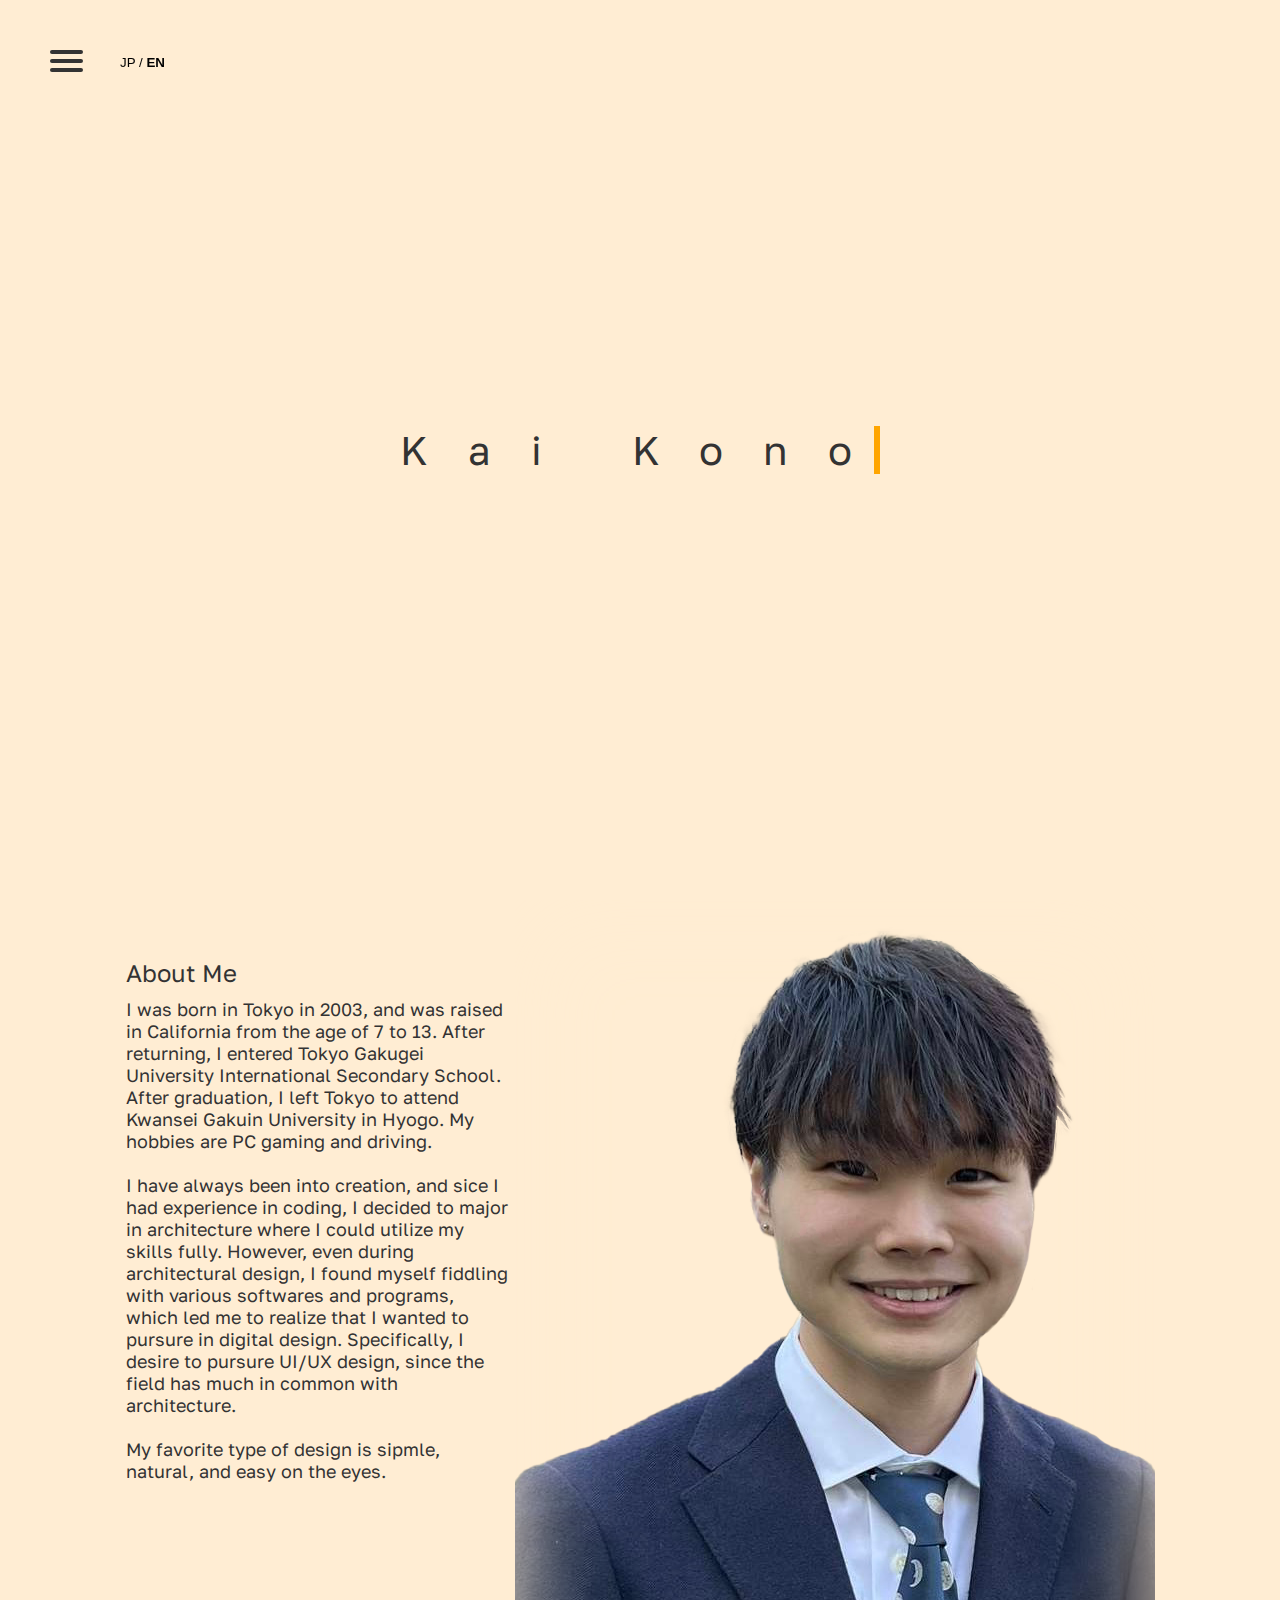
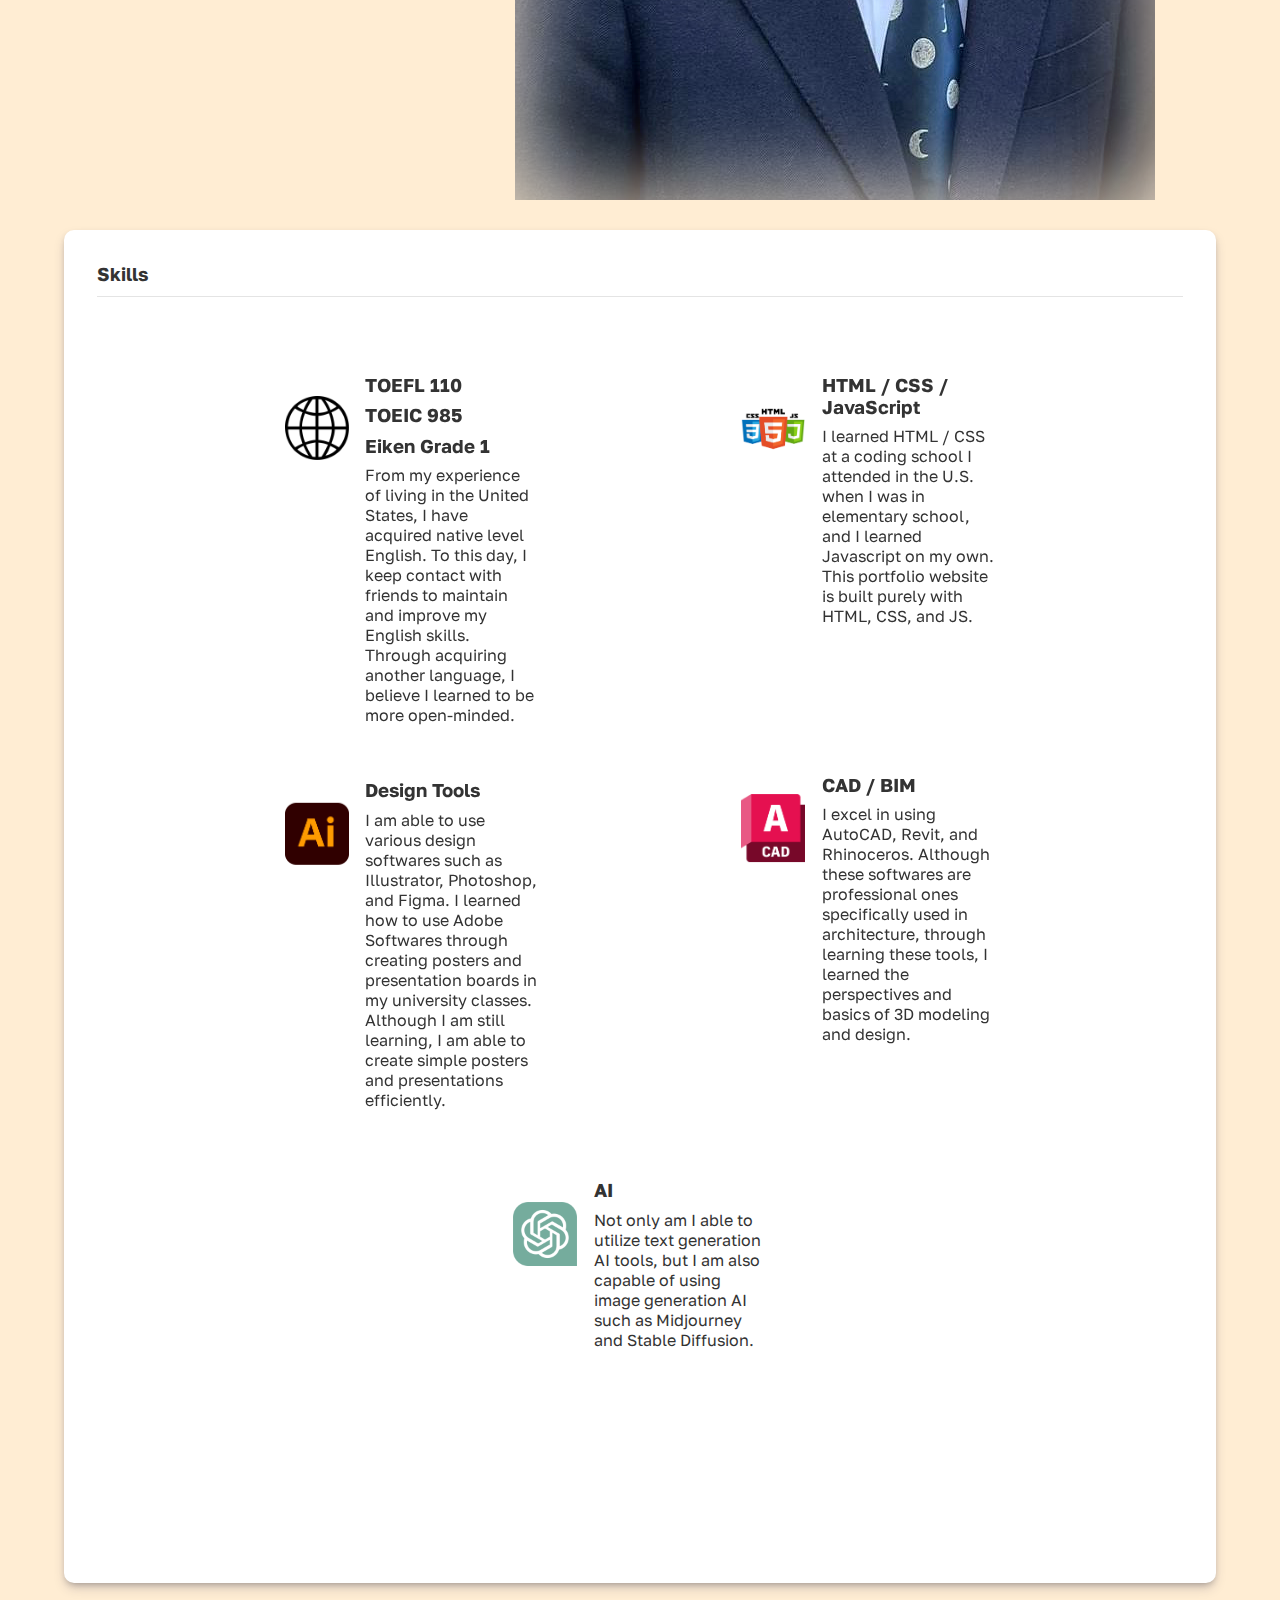
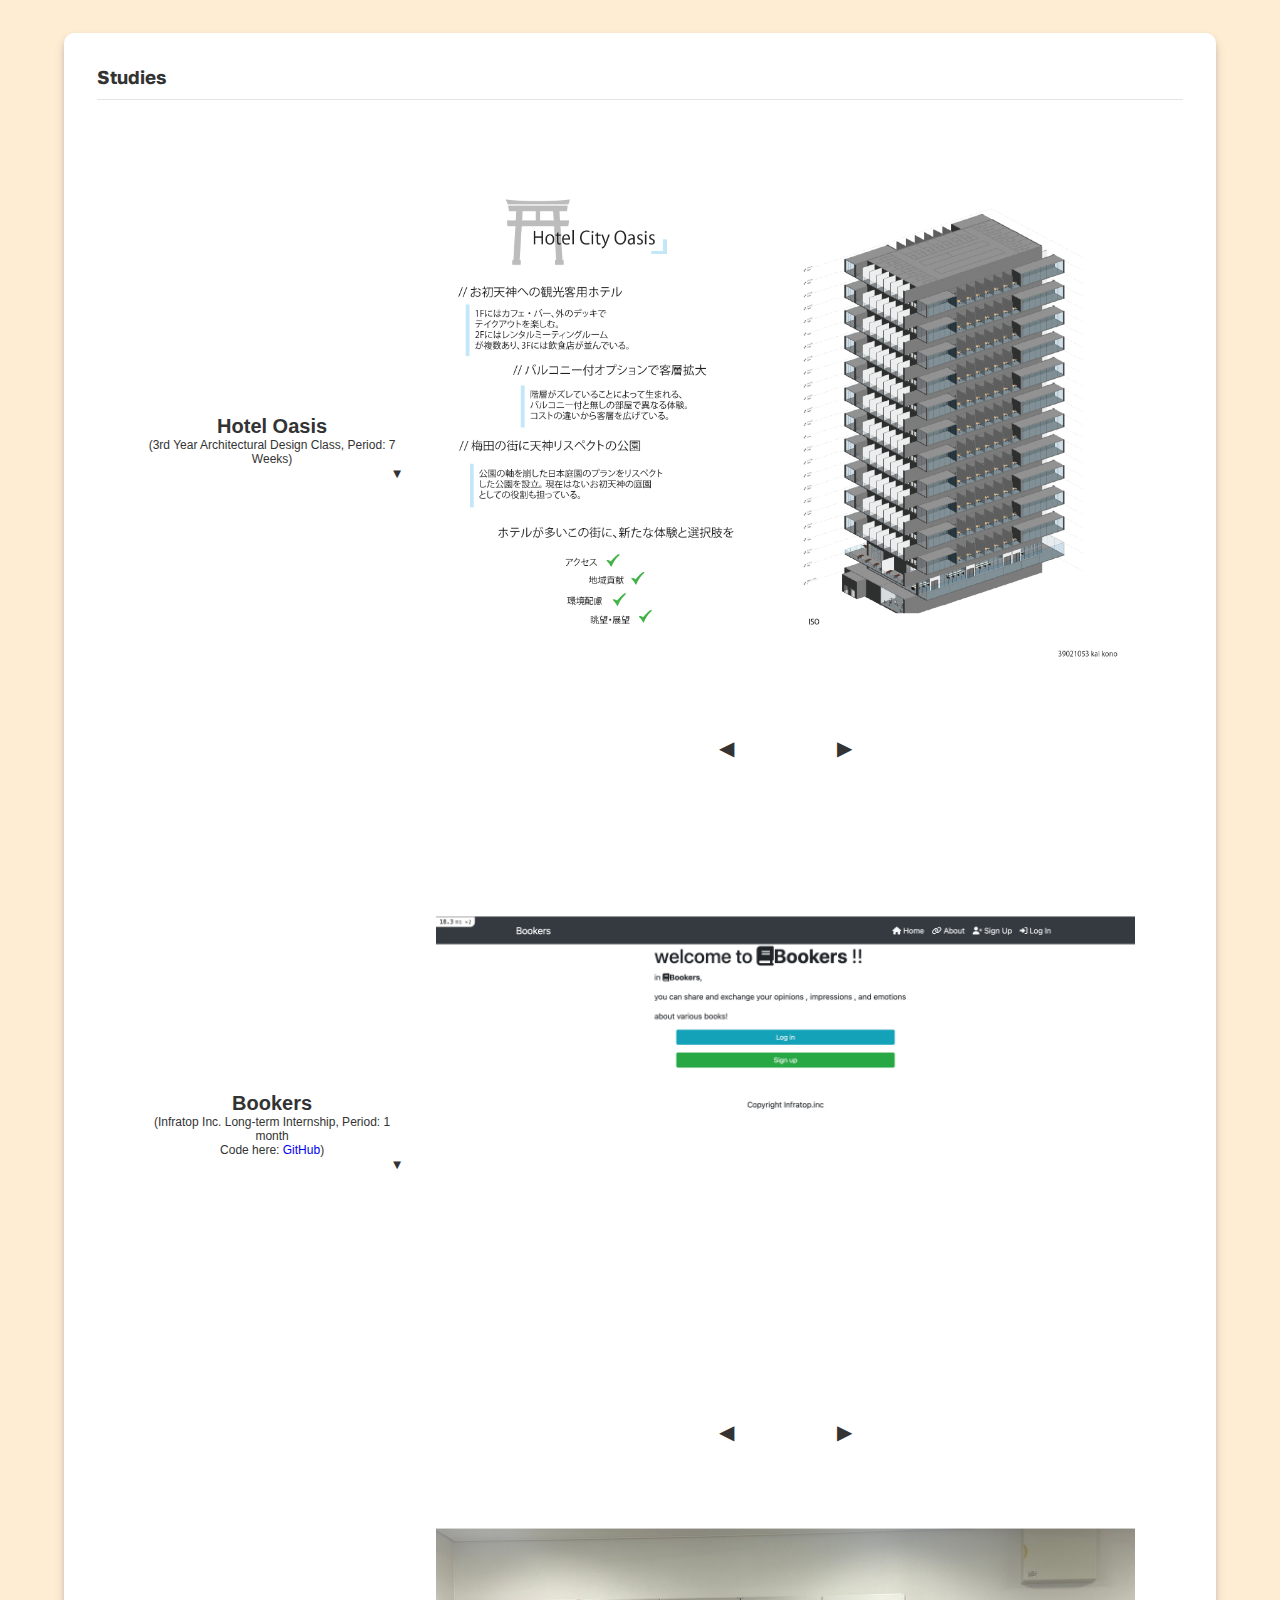
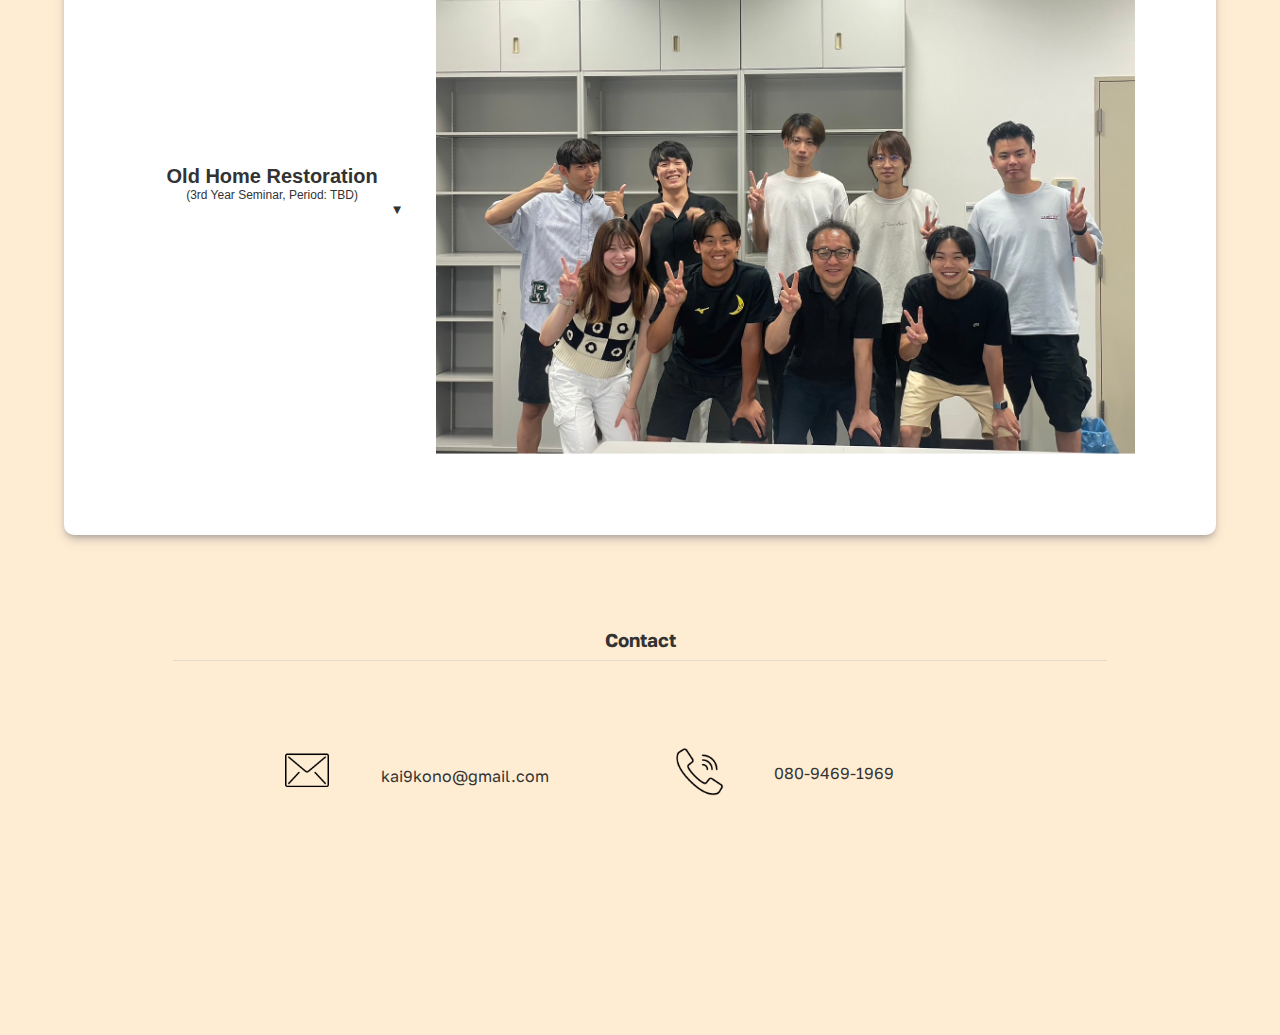
==== en.html @ bb5d4f74 "Removed iOS Blue Text, Added mail & phone links" ====
<!DOCTYPE html>
<html lang="en">
    <head>
        <meta charset="UTF-8">
        <link rel="stylesheet" href="./styles/reset.css">
        <link rel="stylesheet" href="./styles/style.css">
        <link rel="preconnect" href="https://fonts.googleapis.com">
        <link rel="preconnect" href="https://fonts.gstatic.com" crossorigin>
        <link rel="image_src" href="./assets/images/thumbnail.png">
        <link rel="icon" type="image/x-icon" href="./assets/images/portrait-icon.ico"/>
        <link href="https://fonts.googleapis.com/css2?family=Golos+Text&display=swap" rel="stylesheet">
        <title>Kai Kono - Portfolio (EN)</title>
    </head>
    <header class="header">
        <nav role="navigation">
            <div id="menuToggle">
                <input type="checkbox" />
                    <span></span>
                    <span></span>
                    <span></span>
                <ul id="menu">
                    <button onclick="scrollToAboutMe()"><li>About Me</li></button>
                    <button onclick="scrollToQualifications()"><li>Skills</li></button>
                    <button onclick="scrollToStudies()"><li>Studies</li></button>
                    <button onclick="scrollToContact()"><li>Contact</li></button>
                </ul>
            </div>
            <span class="toggle-language"><button><a href="./index.html"> JP / <strong>EN</strong> </a></button></span>
        </nav>
    </header>
    <body>
        <div class="main">
            <div class="introduction">
                <span class="name-container">
                    <p class="name">
                    Kai Kono
                    </p>
                 </span>
            </div>
            <div class="biography">
                <span id="bio-text">
                    <p id="aboutme">About Me</p>
                    <p class="bio">I was born in Tokyo in 2003, and was raised in California from the age of 7 to 13. After returning, I entered Tokyo Gakugei University International Secondary School. After graduation, I left Tokyo to attend Kwansei Gakuin University in Hyogo. My hobbies are PC gaming and driving.</p>    
                    <br/>
                    <br/>
                    <p class="bio">I have always been into creation, and sice I had experience in coding, I decided to major in architecture where I could utilize my skills fully. However, even during architectural design, I found myself fiddling with various softwares and programs, which led me to realize that I wanted to pursure in digital design. Specifically, I desire to pursure UI/UX design, since the field has much in common with architecture.</p> 
                    <br/>
                    <br/>
                    <p class="bio">My favorite type of design is sipmle, natural, and easy on the eyes.</p>
                </span>
                <span id="portrait"></span>
            </div>
            <div class="qualifications-bg">
                <div class="qualifications">
                    <h3 class="entry" id="qualifications">Skills</h3>
                    <br/>
                    <div class="qualifications-container">
                        <span class="qualifications-entry">
                            <span class="qualification-img">
                                <img src="./assets/images/language.png">
                            </span>
                            <span class="qualification-text">
                                <h3>TOEFL 110</h3>
                                <h3>TOEIC 985</h3>
                                <h3 id="eiken">Eiken Grade 1</h3>
                                <p>From my experience of living in the United States, I have acquired native level English. To this day, I keep contact with friends to maintain and improve my English skills. Through acquiring another language, I believe I learned to be more open-minded.</p>
                            </span>
                        </span> 
                        <span class="qualifications-entry">
                            <span class="qualification-img">
                                <img src="./assets/images/coding_language.png">
                            </span>
                            <span class="qualification-text">
                                <h3>HTML / CSS / JavaScript</h3>
                                <p>I learned HTML / CSS at a coding school I attended in the U.S. when I was in elementary school, and I learned Javascript on my own. This portfolio website is built purely with HTML, CSS, and JS.</p>
                            </span>
                        </span>
                        <span class="qualifications-entry">
                            <span class="qualification-img">
                                <img src="./assets/images/illustrator_logo.png">
                            </span>
                            <span class="qualification-text">
                                <h3>Design Tools</h3>
                                <p>I am able to use various design softwares such as Illustrator, Photoshop, and Figma. I learned how to use Adobe Softwares through creating posters and presentation boards in my university classes. Although I am still learning, I am able to create simple posters and presentations efficiently.</p>
                            </span>
                        </span>
                        <span class="qualifications-entry">
                            <span class="qualification-img">
                                <img src="./assets/images/cad_logo.png">
                            </span>
                            <span class="qualification-text">
                                <h3>CAD / BIM</h3>
                                <p>I excel in using AutoCAD, Revit, and Rhinoceros. Although these softwares are professional ones specifically used in architecture, through learning these tools, I learned the perspectives and basics of 3D modeling and design.</p>
                            </span>
                        </span>
                        <span class="qualifications-entry">
                            <span class="qualification-img">
                                <img src="./assets/images/ChatGPT_logo.png">
                            </span>
                            <span class="qualification-text">
                                <h3>AI</h3>
                                <p>Not only am I able to utilize text generation AI tools, but I am also capable of using image generation AI such as Midjourney and Stable Diffusion.</p>
                            </span>
                        </span> 
                    </div>
                </div>
            </div>
            <div class="studies-bg">
                <div class="studies">
                    <h3 class="entry" id="studies">Studies</h3>
                    <div class="studies-ex">
                        <div class="studies-text">
                            <button type="button" class="accordion">
                                <p id="studies1" class="studies-entry">Hotel Oasis</p>
                                <p id="studies6">(3rd Year Architectural Design Class, Period: 7 Weeks)</p>
                            </button>
                            <div class="content1">
                                <p id="studies2">The task was to create a multi-purpose facility in place of the current offices buildings located by the Ohatsu-Tenjin shrine, near Osaka station. I created a hotel for tourists visiting the shrine to secure a similar revenue to the pervious office buildings. I also designed a park which has a similar axis reminiscing of a Japanese style garden. </p>
                                <br/>
                                <p id="studies3">Through this project, I learned that a realistic balance between what the designer wants to create and what is demanded must be considered. Even though a multi-purpose facility was demanded, there was still the need to secure the same or a larger revenue and capacity rate. I learned that the designer does not always have the power to create anything they want.</p>
                                <br/>
                                <p id="studies4">Also, this was my first project utilizing Revit. In the short period I was given, I was able to learn a completely new tool. Before this project, I used AutoCAD, since it was more suited for homes and smaller facilities. In result, I learned the importance of choosing tools depending on the task, since Revit was a much more efficient option.</p>
                            </div>
                        </div>
                        
                        <div class="img-slideshow">
                            <div class="imgs">
                                <img class="studies-img1" src="./assets/images/project_1_1.png">
                                <img class="studies-img1" src="./assets/images/project_1_2.png">
                                <img class="studies-img1" src="./assets/images/project_1_3.png">
                                <img class="studies-img1" src="./assets/images/project_1_4.png">
                                <img class="studies-img1" src="./assets/images/project_1_5.png">
                            </div>
                            <div class="arrows">
                                <button class="arrow-button-left" onclick="moveSlide1(-1)"> ◀︎ </button>
                                <button class="arrow-button-right" onclick="moveSlide1(1)"> ▶︎ </button>
                            </div>
                        </div>
                    </div>
                    <div class="studies-ex">
                        <div class="studies-text" >
                            <button type="button" class="accordion">
                                <p class="studies-entry">Bookers</p>
                                <p id="studies6"> (Infratop Inc. Long-term Internship, Period: 1 month<br/>Code here: <a href="https://www.github.com/kai9kono/bookers2" target="_blank">GitHub</a>)</p>
                            </button>
                            <div class="content2">
                                <p id="studies7">At a long-term Internship I took part in, I learned how to code with Ruby and Ruby on Rails. I created an application called Bookers, in which users could post the title and opinion of books they have read, and have them seen by other users.</p>
                                <br/>
                                <p id="studies8">This was my first time developing a product with a proper database. Since every code I have created before had no database I struggled to learn the basics of database and storage. However, I was able to learn the language and finish the project within a month.</p>
                                <br/>
                                <p id="studies9">At the internship, I took part as a mentor to help students who are interested in becoming engineers learn coding. Through this, I learned how to communicate with people with different backgrounds, and to speak in an organized manner.</p>
                            </div>
                        </div>
                        
                        <div class="img-slideshow">
                            <div class="imgs">
                                <img class="studies-img2" src="./assets/images/project_3_1.png">
                                <img class="studies-img2" src="./assets/images/project_3_2.png">
                                <img class="studies-img2" src="./assets/images/project_3_3.png">
                                <img class="studies-img2" src="./assets/images/project_3_4.png">
                                <img class="studies-img2" src="./assets/images/project_3_5.png">
                                <img class="studies-img2" src="./assets/images/project_3_6.png">
                            </div>
                            <div class="arrows">
                                <button class="arrow-button-left" onclick="moveSlide2(-1)"> ◀︎ </button>
                                <button class="arrow-button-right" onclick="moveSlide2(1)"> ▶︎ </button>
                            </div>
                        </div>
                    </div>
                    <div class="studies-ex">
                        <div class="studies-text">
                            <button type="button" class="accordion">
                                <p class="studies-entry">Old Home Restoration</p>
                                <p id="studies6">(3rd Year Seminar, Period: TBD)</p>
                            </button>
                            <div class="content3">
                                <p id="studies11">I am currently taking part in a project in my seminar, where we aim to reform an old vacant home located in Shiga into a facility with a different purpose. Although we are still researching details about the surrounding area, I took the role of creating the schematics and 3D model of the facility. Even though we just began, I have realized the importance of working as a team and taking responsibility of my own role.</p>
                                <br/>
                                <br/>
                                <p id="studies12">I am also currently researching about my research topic in my seminar, "The viability of artificial intelligence in architectural design and reforming".</p>
                            </div>
                        </div>

                        <div class="img-slideshow">
                            <div class="imgs">
                                <img class="studies-img5" src="./assets/images/project_5_1.JPG">
                            </div>
                        </div>
                    </div>
                </div>
            </div>
                <div class="contact">
                    <div class="entry" id="contact">
                        <h3 class="contact-entry" id="contact">Contact</h3>                        
                    </div>
                    <div class="contact-content">
                        <span class="contact-details">
                            <span class="contact-img">
                                <img src="./assets/images/mail-icon.png">
                            </span>
                            <span id="mail">
                                <a href="mailto:kai9kono@gmail.com">kai9kono@gmail.com</a>
                            </span> 
                        </span>
                        <span class="contact-details">
                            <span class="contact-img">
                                <img src="./assets/images/phone-icon.png"> 
                            </span>
                            <span id="phone">
                                <a href="tel:080-9469-1969">080-9469-1969</p>
                            </span>
                        </span>
                    </div>
                </div>
        </div>
        <script src="./scripts/script.js"></script>
    </body>
</html>
---- styles/style.css ----
body {
    font-family: 'Golos Text', sans-serif;
    display: block;
    color: #333;
    margin: 0px;
    padding: 0px;
}

html {
    overflow-x: hidden;
}

nav {
    height: 0;
    position: fixed;
}

.toggle-language, .accordion, #mail, #phone {
    color: #333 !important;
    text-decoration: none !important;
}

#phone a:hover, #mail a:hover {
    text-decoration: underline;
}

/* Hamburger */

#menuToggle
{
  display: block;
  position: relative;
  top: 50px;
  left: 50px;

  z-index: 1;
  
  -webkit-user-select: none;
  user-select: none;
}

#menuToggle button
{
    border: none;
    background-color: white;
    text-decoration: none;
    color: #232323;
    width: 100%;
    text-align: left;
  
  transition: color 0.3s ease;
}

#menuToggle button:hover
{
  color: tomato;
  cursor: pointer;
}

#menuToggle input
{
  display: block;
  width: 40px;
  height: 32px;
  position: absolute;
  top: -7px;
  left: -5px;
  
  cursor: pointer;
  
  opacity: 0;
  z-index: 2;
  
  -webkit-touch-callout: none;
}

#menuToggle span
{
  display: block;
  width: 33px;
  height: 4px;
  margin-bottom: 5px;
  position: relative;
  
  background: #333;
  border-radius: 3px;
  
  z-index: 1;
  
  transform-origin: 4px 0px;
  
  transition: transform 0.5s cubic-bezier(0.77,0.2,0.05,1.0),
              background 0.5s cubic-bezier(0.77,0.2,0.05,1.0),
              opacity 0.55s ease;
}

#menuToggle span:first-child
{
  transform-origin: 0% 0%;
}

#menuToggle span:nth-last-child(2)
{
  transform-origin: 0% 100%;
}

#menuToggle input:checked ~ span
{
  opacity: 1;
  transform: rotate(45deg) translate(-2px, -1px);
  background: #232323;
}

#menuToggle input:checked ~ span:nth-last-child(3)
{
  opacity: 0;
  transform: rotate(0deg) scale(0.2, 0.2);
}

#menuToggle input:checked ~ span:nth-last-child(2)
{
  transform: rotate(-45deg) translate(0, -1px);
}

#menu
{
  position: absolute;
  width: 300px;
  margin: -100px 0 0 -50px;
  padding: 50px;
  padding-top: 125px;
  height: 100vmax;
  
  background: #fff;
  list-style-type: none;
  -webkit-font-smoothing: antialiased;
  
  transform-origin: 0% 0%;
  transform: translate(-100%, 0);
  
  transition: transform 0.5s cubic-bezier(0.77,0.2,0.05,1.0);
}

#menu li
{
  padding: 10px 0;
  font-size: 22px;
}

#menuToggle input:checked ~ ul
{
  transform: none;
}

.toggle-language button {
    background: none;
    border: none;

}

.toggle-language {
    display: inline-block;
    position: absolute;
    margin-left: 120px;
    width: 80px;
    height: 32px;
    margin-top: 1.5em;
}

.toggle-language a {
    transition: color 0.3s ease;
}

.toggle-language a:hover {
    color: tomato;
}

a {
    color: inherit;
    text-decoration: inherit;
}

.studies a:link {
    color: #0000EE;
    background-color: transparent;
    text-decoration: none;
  }
  
.studies a:visited {
    color: #551A8B;
    background-color: transparent;
    text-decoration: underline;
  }

.studies a:hover {
    color: #9999e8;
    background-color: transparent;
    text-decoration: underline;
}

ul {
    list-style-type: none;
}

h3 {
    margin-top: 2%;
    margin-bottom: 2%;
    padding-bottom: 1%;
    border-bottom:rgba(202, 202, 202, 0.5) 1px solid;
}

.entry {
    margin-left: 2%;
    margin-right: 2%;
}

.main {
    margin: 0 auto;
    height: 100%;
    background-color: #ffedd3;
}

.introduction {
    height: 100vh;
    text-align: center;
    width: 50%;
    margin: 0 auto;
}

.name-container {
    position: relative; 
    display: inline-block;
    top: 50%;
    transform: translate(0,-50%);
    text-align: center;
    width: 100%;
}

.name {
    position: relative;
    font-size: 40px;
    width: 12em;
    
    overflow: hidden; 
    border-right: .15em solid orange; 
    white-space: nowrap;
    margin: 0 auto; 
    letter-spacing: 1em;
    animation: 
      typing 0.8s steps(8, end),
      blink-caret .75s step-end infinite;
}

#en, #jp {
    text-decoration: underline;
    transition: color 0.3s;
}

#en {
    padding-right: 5px;
}

#jp {
    padding-left: 5px;
}

#en:hover, #jp:hover {
    cursor: pointer;
    color: #888;
}

#venns {
    position: relative;
    height: 250px;
    width: 250px;
    margin: 0 auto;
}

.venns-img {
    text-align: center;
}

.biography {
    font-size: 18px;
    width: 100%;
    padding: 0 50;
    height: 100vh;
    text-align: center;
}

.bio, #aboutme {
    width: 100%;
    display: inline-block;
}

#aboutme {
    padding: 15% 0 3% 0;
    font-size: 24px;
}

#bio-text {
    width: 30%;
    display: inline-block;
    vertical-align: top;
    text-align: left;
}

#portrait {
    background-image: url("../assets/images/portrait.png");
    height: 100%;
    background-position-x: center;
    background-repeat: no-repeat;
    display: inline-block;
    width: 50%;
    box-shadow: 0 0 100px 0 #ffedd3 inset;
    margin: 0 auto;
}

.qualifications-bg, .studies-bg {
    width: 90%;
    background-color: #fff;
    padding: 10px;
    margin: 0 auto;
    margin-top: 30px;
    border-radius: 10px;
    box-shadow: rgba(50, 50, 93, 0.25) 0px 6px 12px -2px, rgba(0, 0, 0, 0.3) 0px 3px 7px -3px;
    margin-bottom: 50px;
}

.contact {
    text-align: center;
    padding: 2%;
    width: 80%;
    height: 50vh;
    margin: 0 auto;
}

.contact-content {
    text-align: center;
    display: inline-block;
    width: 100%;
    margin-top: 7%;
}

.contact img {
    height: 48px;
}

.contact-img {
    position: relative;
    width: 30%;
    display: inline-block;
    text-align: center;
}

#phone, #mail {
    position: relative;
    width: 65%;
    text-align: left;
    padding-left: 3%;
    display: inline-block;
    top: 50%;
    transform: translate(0,-70%);
}

.contact-details {
    text-align: left;
    width: 40%;
    display: inline-block;
}

.contact-details:last-child {
    margin-left: 5%;
}

.qualifications-entry img {
    width: 64px;
    position: relative;
    top: 50%;
    transform: translate(0,-50%);

}

.qualification-text h3 {
    border: none;
    margin-bottom: 5%;
    margin-top: 0;
    padding: 0;
}

#non-bold {
    font-weight: 500;
}

.qualifications-bg {
    padding-bottom: 3%;
}

#qualification-title {
    margin-bottom: 1%
}

.qualification-img {
    display: inline-block;
    width: 20%;
    height: 33%;
    text-align: left;
}

#figma-logo {
    object-fit: contain;
    height: 64px;
}

.qualifications-container {
    margin: 0 auto;
    text-align: center;
}

.qualification-text {
    display: inline-block;
    width: 45%;
    text-align: left;
    height: 100%;
    vertical-align: top;
}

.qualifications-entry {
    position: relative;
    padding: 3%;
    display: inline-block;
    width: 40%;
    height: 400px;
}

.studies-img1,.studies-img2, .studies-img5 {
    max-width: 700px;
    max-height: 700px;  
    margin: 0 auto;
    vertical-align: middle;
    position: relative;
    top: 50%;
    transform: translate(0,-50%);
}

.imgs {
    height: 600px;
    vertical-align: middle;
    justify-content: center;
}

.img-slideshow {
    display: inline-block;
    text-align: center;
    width: 65%;
    vertical-align: middle;
}

.accordion {
    background: none;
    cursor: pointer;
    border: none;
    width: 100%;
    padding: 10px;
    transition: background 0.3s;
}

.accordion:hover {
    background: #eee;
}

.accordion::after {
    content: '▼';
    float: right;
}

.accordion--active::after {
    content: "◀︎";
}

.content1, .content2, .content3 {
    overflow: hidden;
    max-height: 0;
    transition: max-height 0.5s;
}

.studies-ex {
    margin-bottom: 3%;
}

.studies {
    display: inline-block;
    width: 100%;
    margin: 0 auto;
}

.studies-text {
    vertical-align: middle;
    width: 25%;
    display: inline-block;
    margin-left: 5%;
}

#studies6 {
    font-size: 12px;
}

.studies-entry {
    font-weight: bolder;
    font-size: 20px;
}

#kominka {
    width: 90%;
    margin-right: 5%;
}

.contact p {
    margin: 0 3% 2% 3%;
    text-indent: 15px;
}

.arrow-button-left,.arrow-button-right {
    width: 70px;
    height: 50px;
    background: none;
    border: none;
    color: #333;
    font-size: 20px;
    border-radius: 5px;
    transition: background-color 0.3s;
}

.arrow-button-left {
    margin-right: 3%;
}

.arrow-button-right {
    margin-left: 3%;
}

.arrow-button-right:hover,.arrow-button-left:hover {
    background-color: #aaa;
    cursor: pointer;
}

.fade-in {
    animation: fadeIn 1s;
}

.fade-out {
    animation: fadeOut 1s;
}

/* animations */

@keyframes fadeIn {
    from { opacity: 0; }
    to { opacity: 1; }
}

@keyframes fadeOut {
    from { opacity: 1; }
    to { opacity: 0; }
}

/* #desc::before {
    content: "Kai Kono";
} */

@keyframes typing {
    from { width: 0 }
    to { width: 12em }
  }
  
  /* The typewriter cursor effect */
  @keyframes blink-caret {
    from, to { border-color: transparent }
    50% { border-color: orange; }
  }

.scroll {
    padding-top: 20px;
    font-size: 15px;
    opacity: 0;
    animation: flash step-start infinite 1s;
    animation-delay: 3s;
}

@keyframes flash {
    50% {
        opacity: 100%;
    }
}
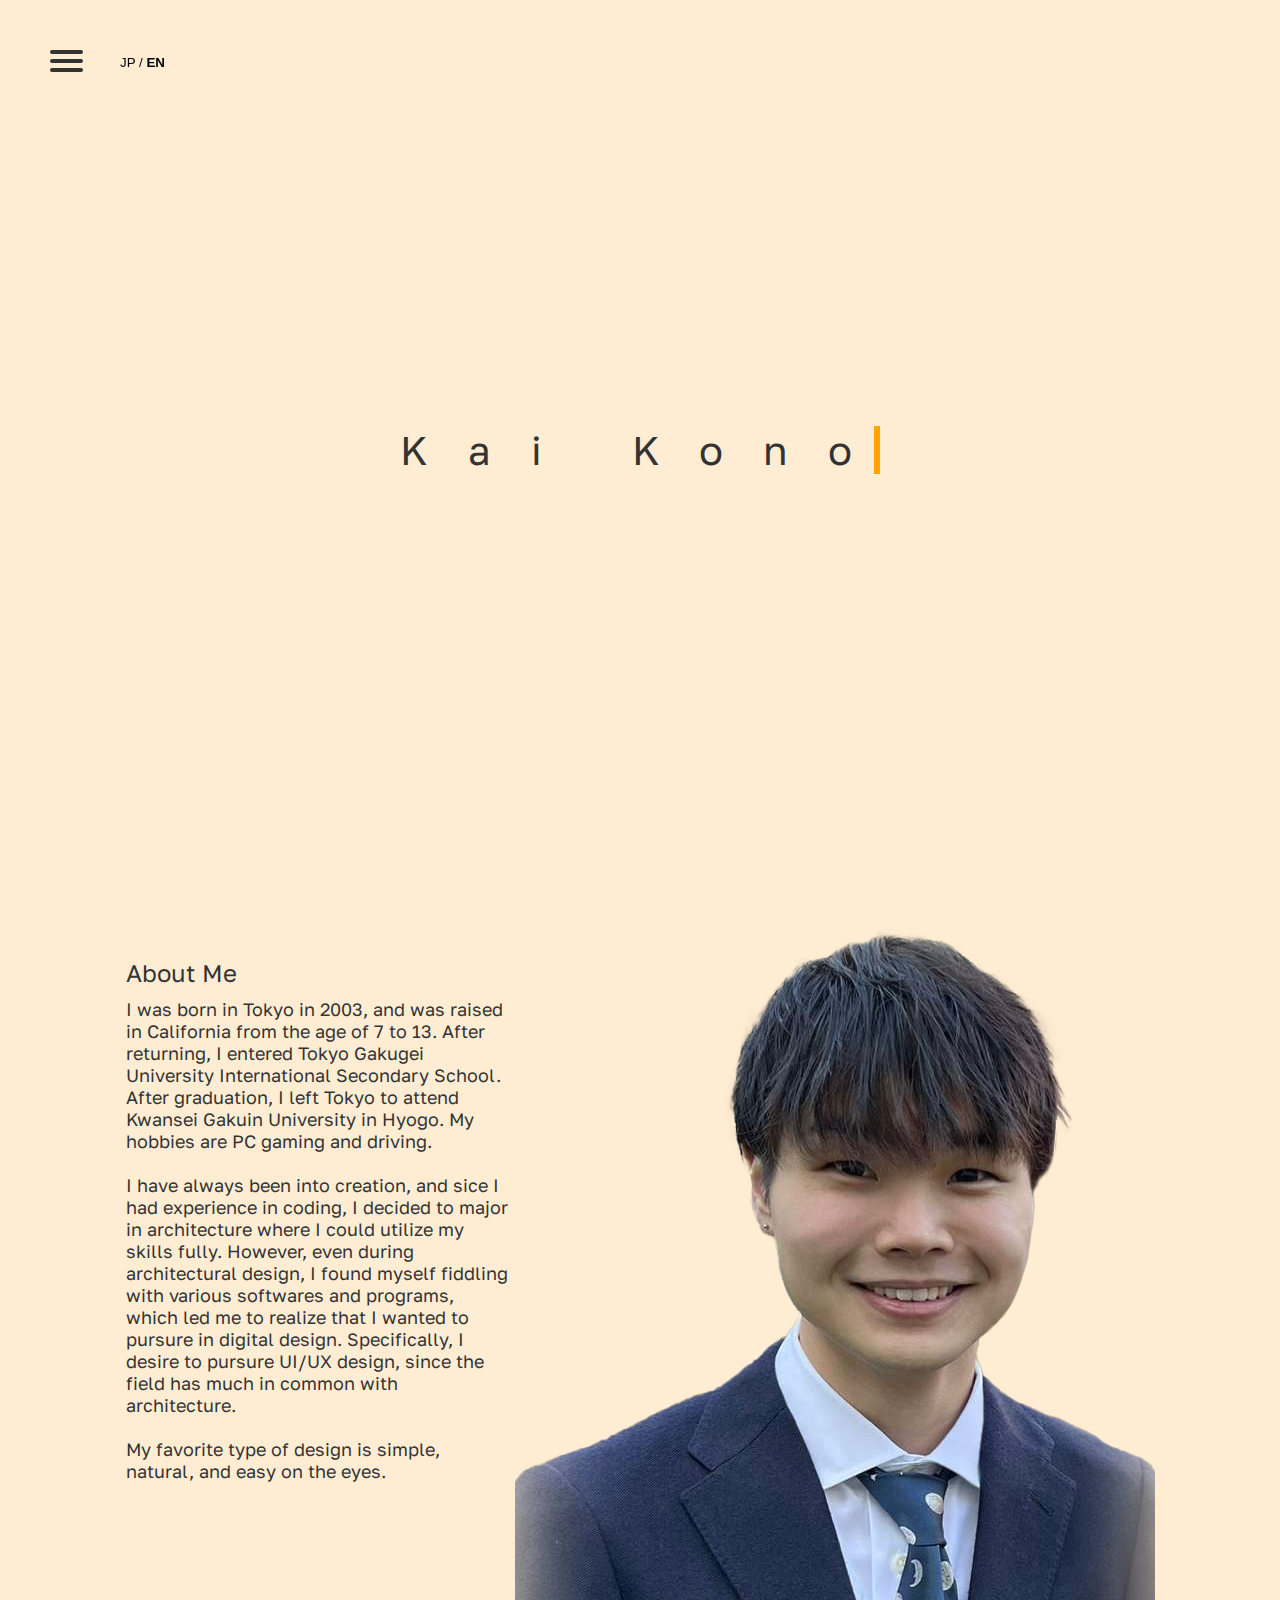
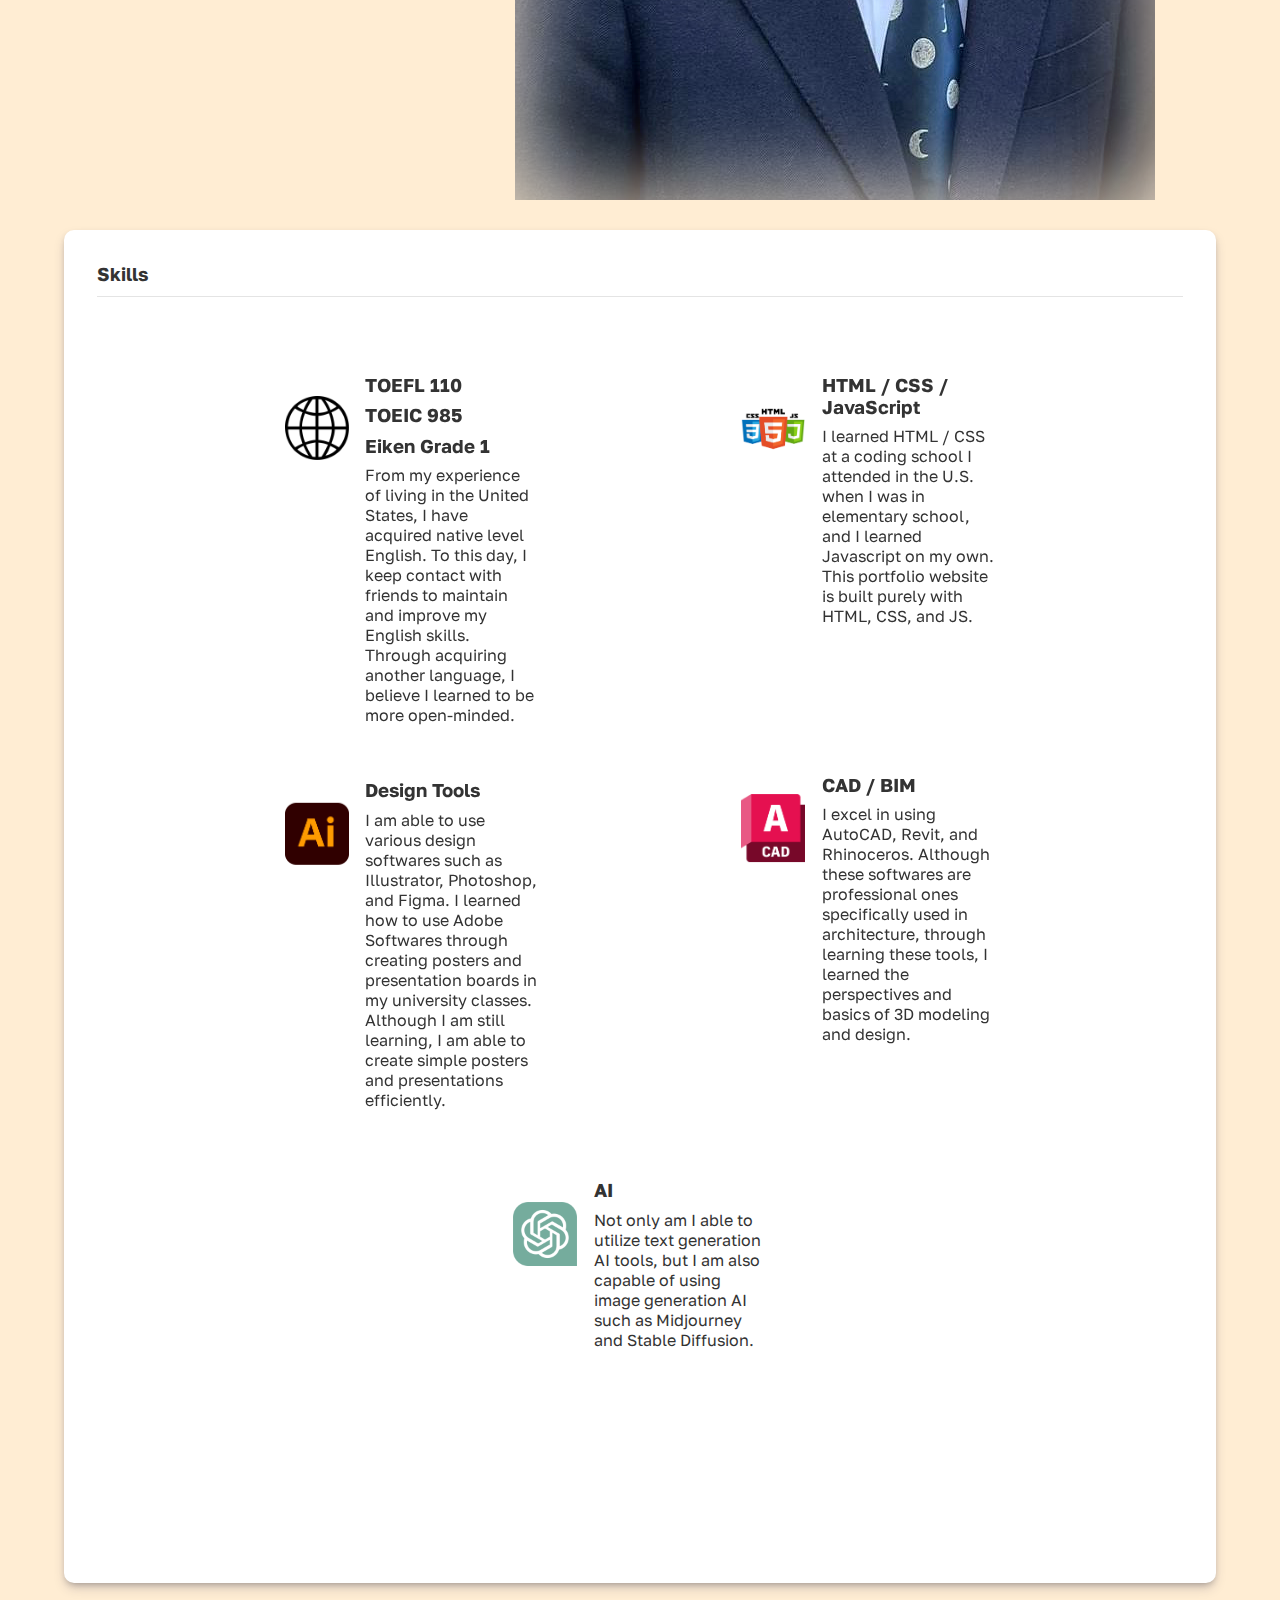
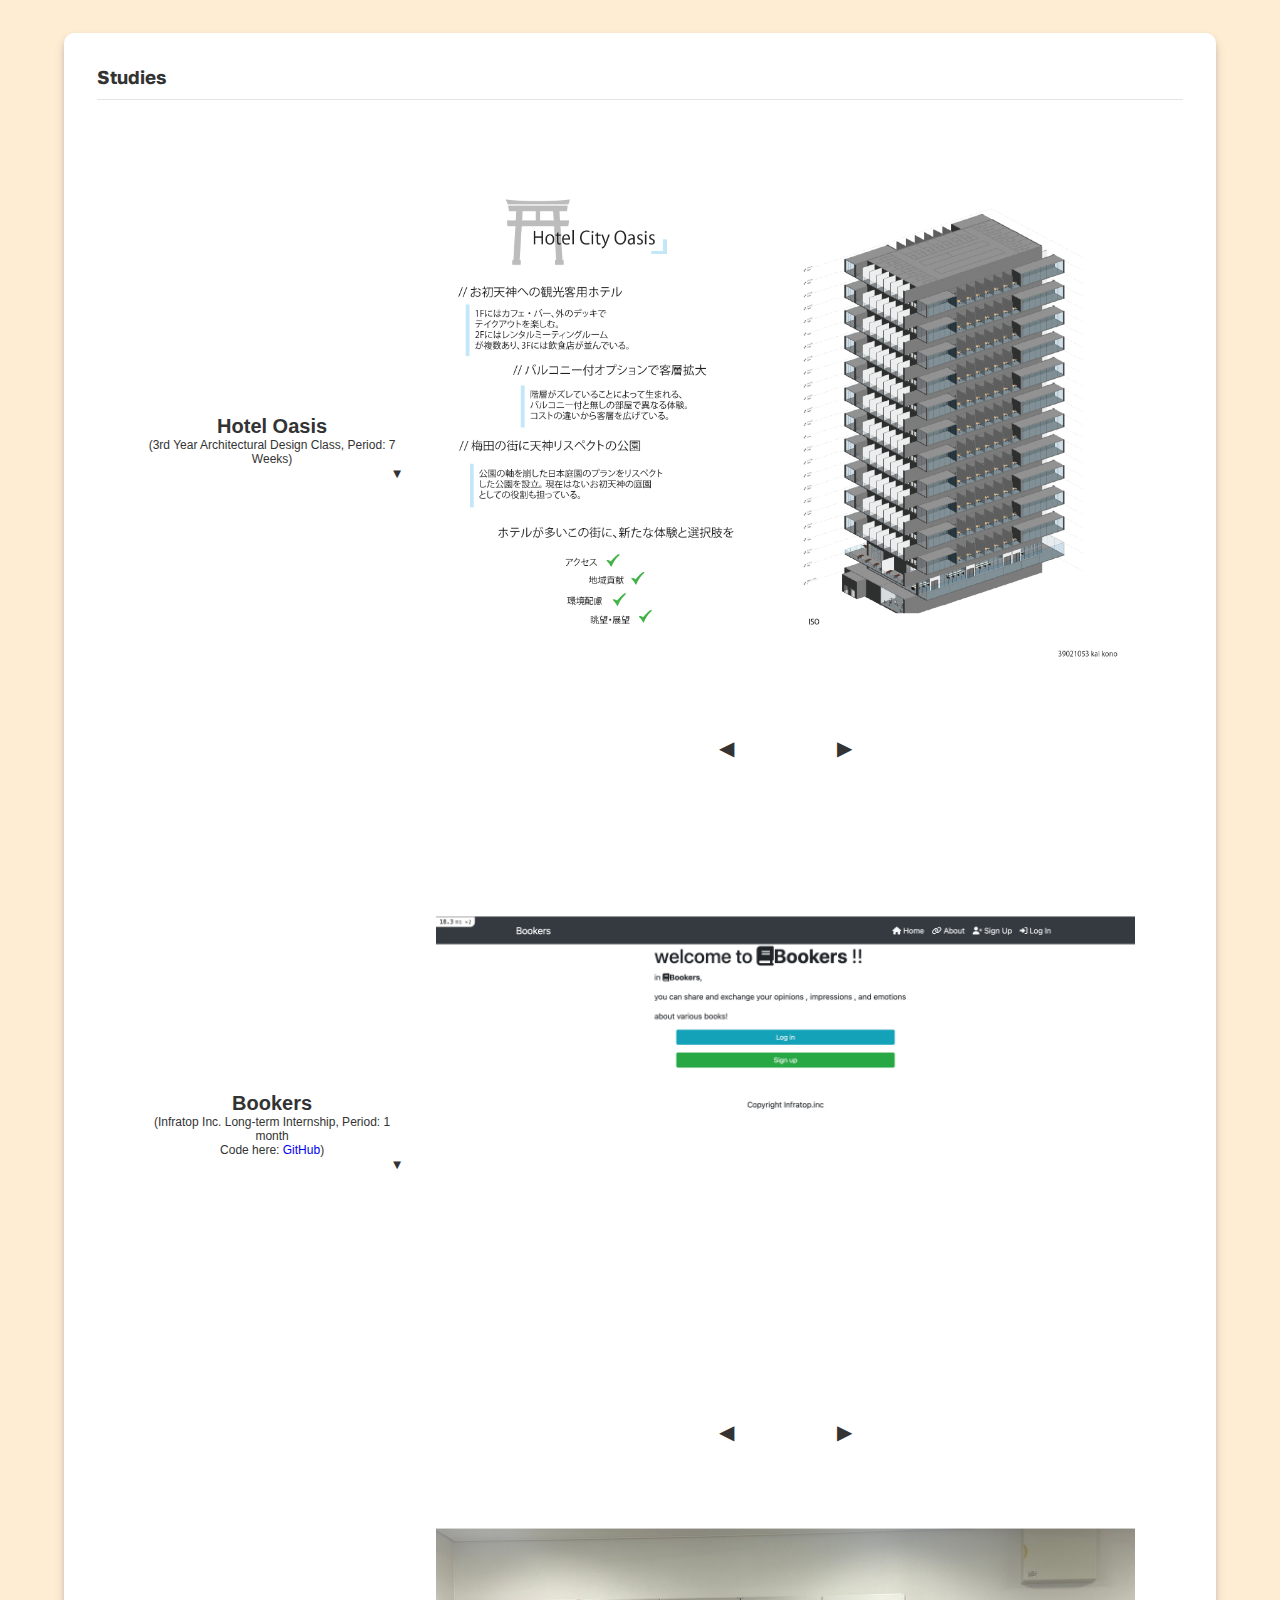
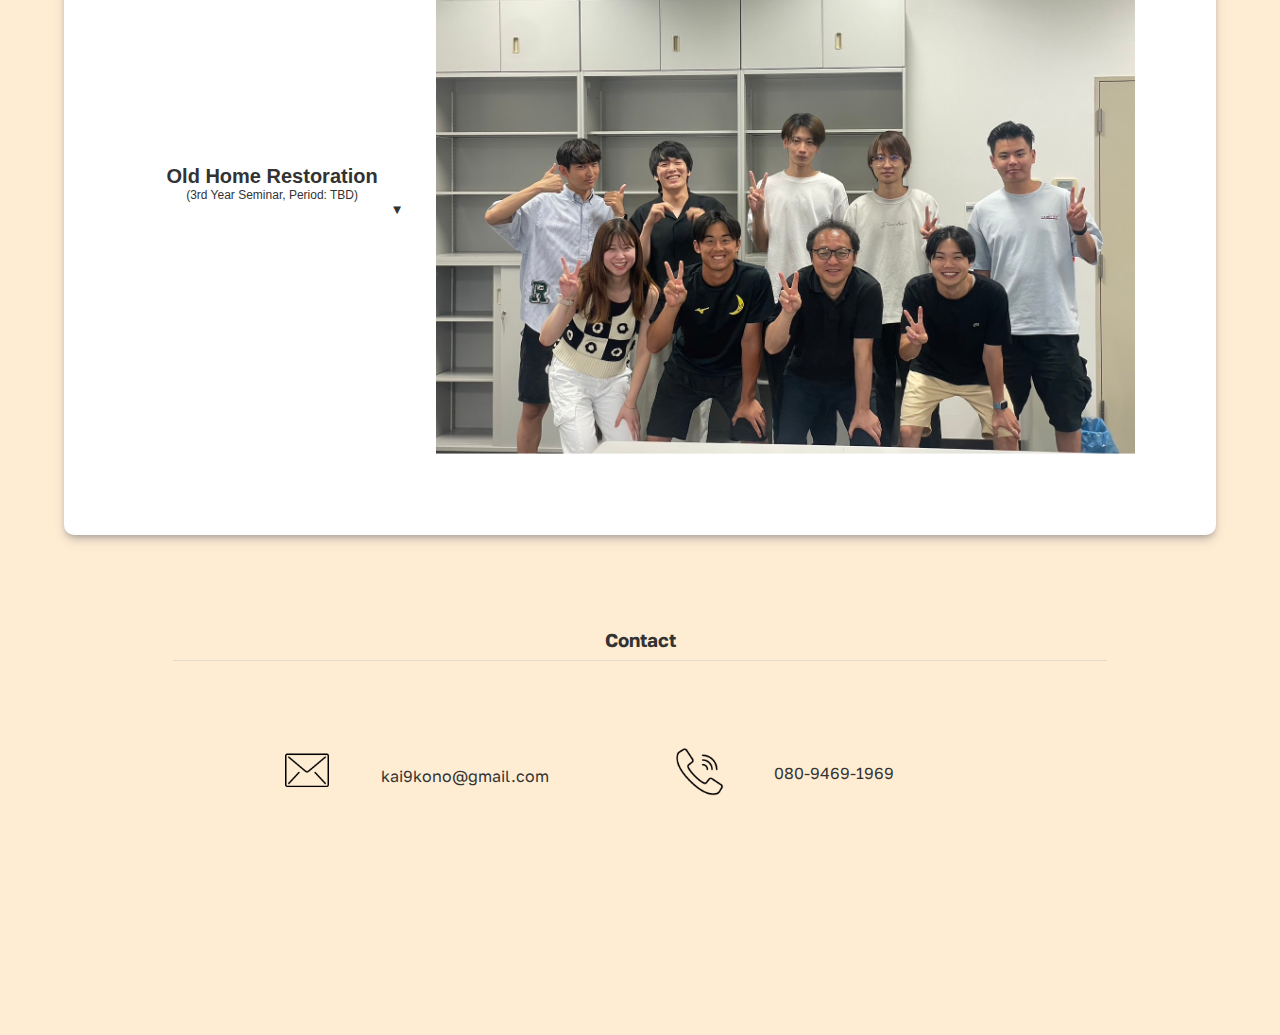
==== commit 8f1346ef: "Fixed Typo" ====
--- a/en.html
+++ b/en.html
@@ -46,7 +46,7 @@
                     <p class="bio">I have always been into creation, and sice I had experience in coding, I decided to major in architecture where I could utilize my skills fully. However, even during architectural design, I found myself fiddling with various softwares and programs, which led me to realize that I wanted to pursure in digital design. Specifically, I desire to pursure UI/UX design, since the field has much in common with architecture.</p> 
                     <br/>
                     <br/>
-                    <p class="bio">My favorite type of design is sipmle, natural, and easy on the eyes.</p>
+                    <p class="bio">My favorite type of design is simple, natural, and easy on the eyes.</p>
                 </span>
                 <span id="portrait"></span>
             </div>
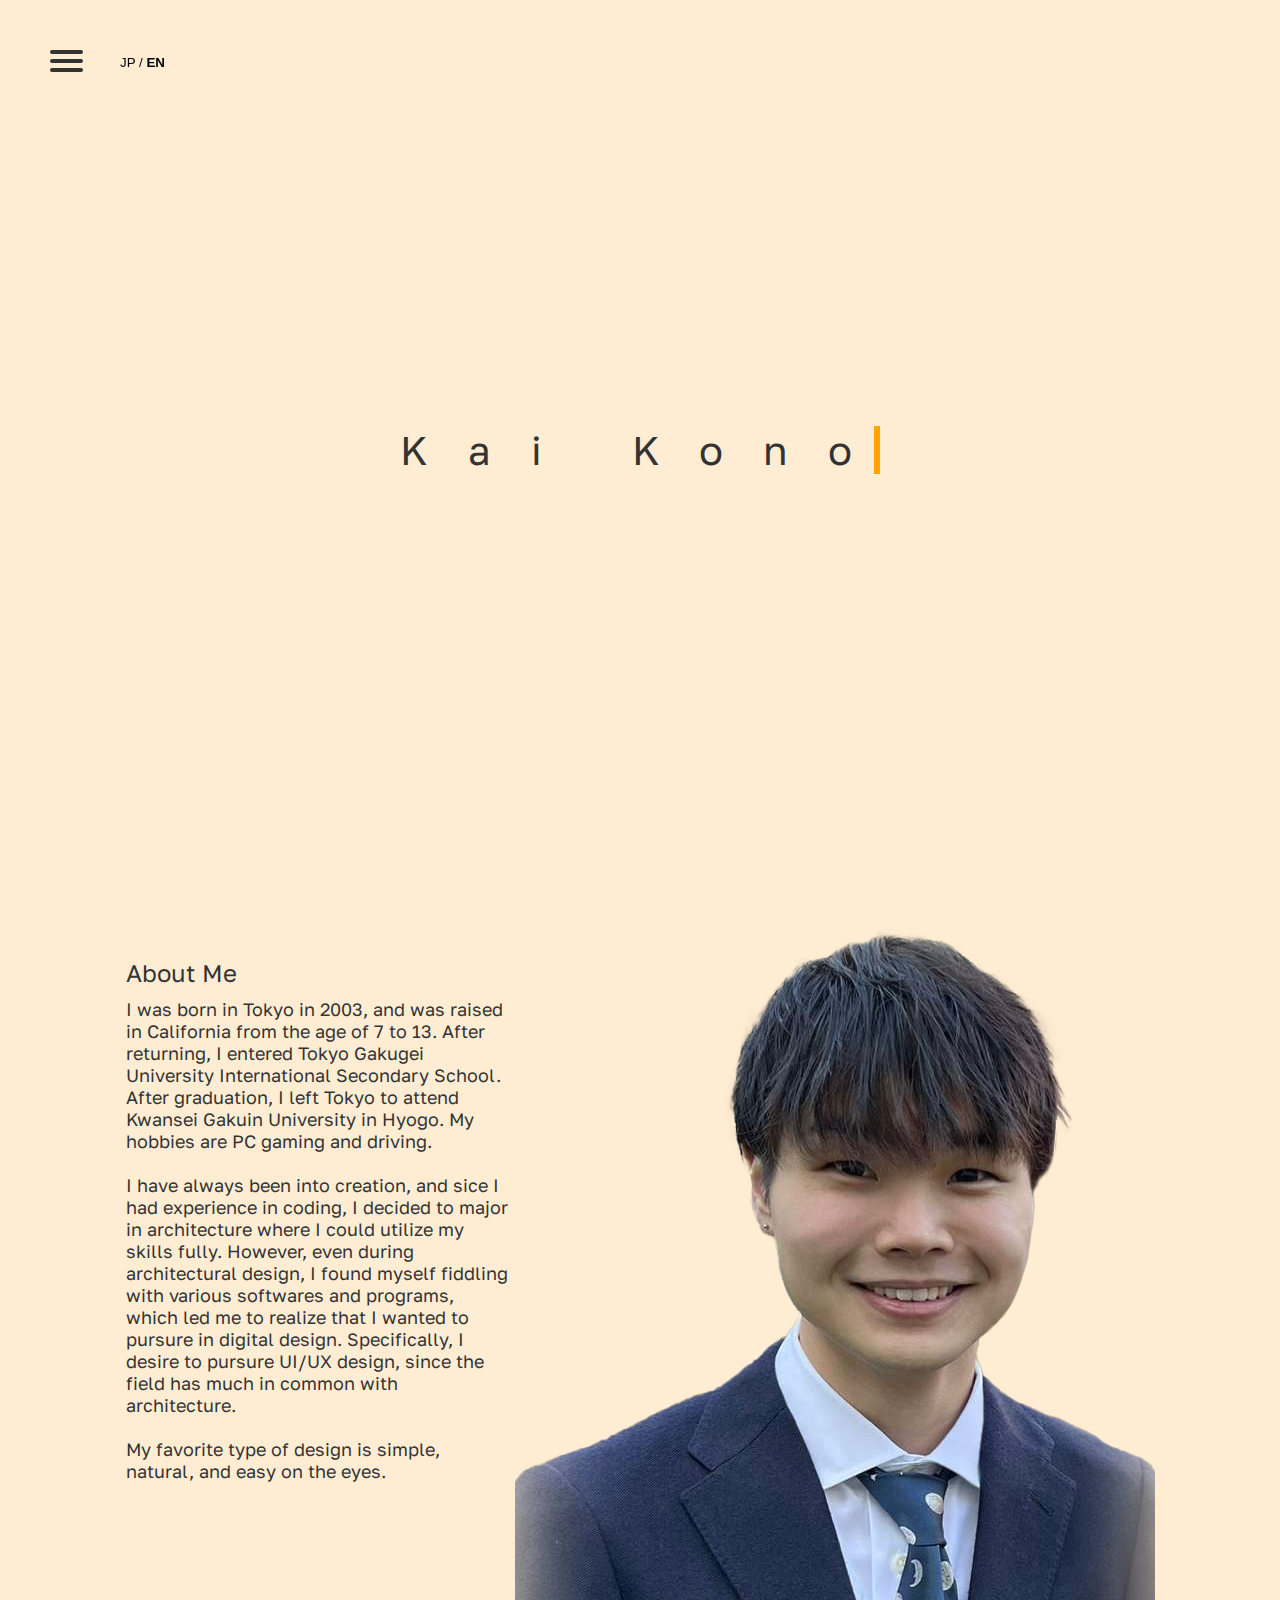
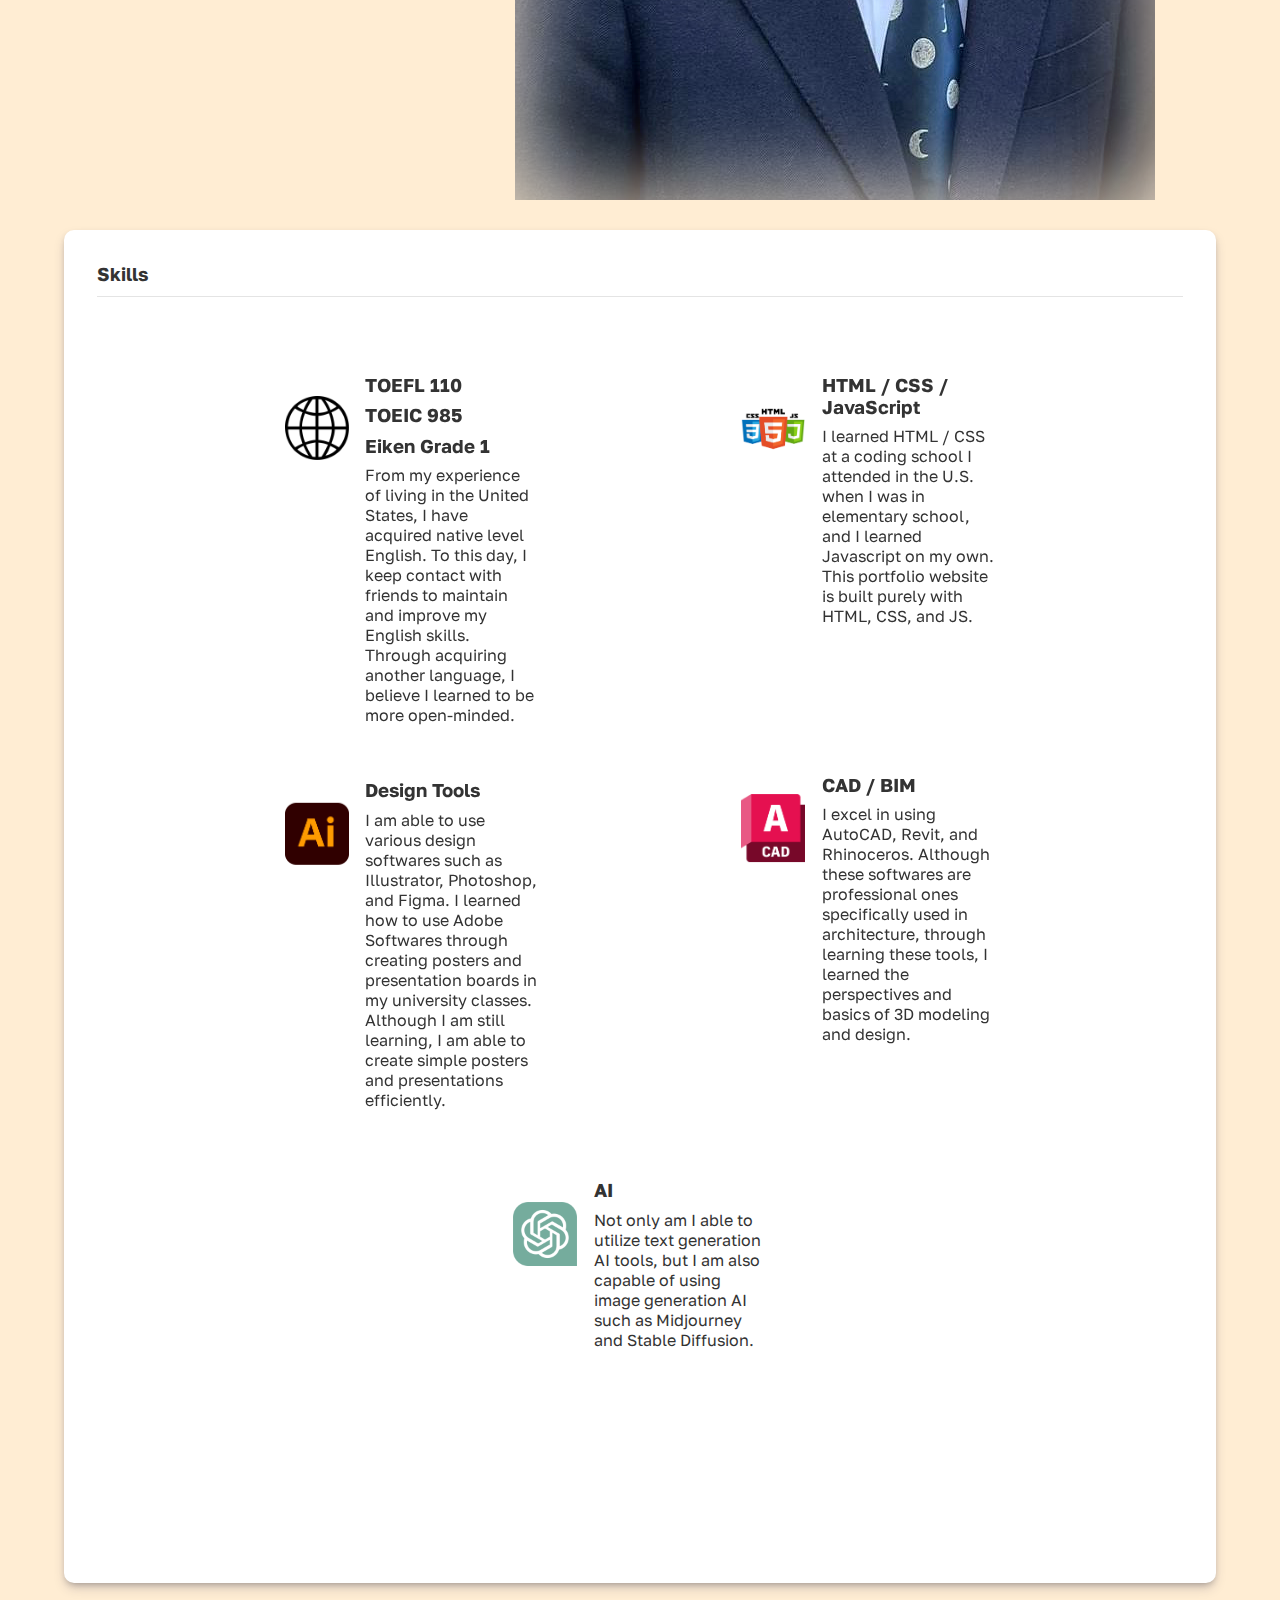
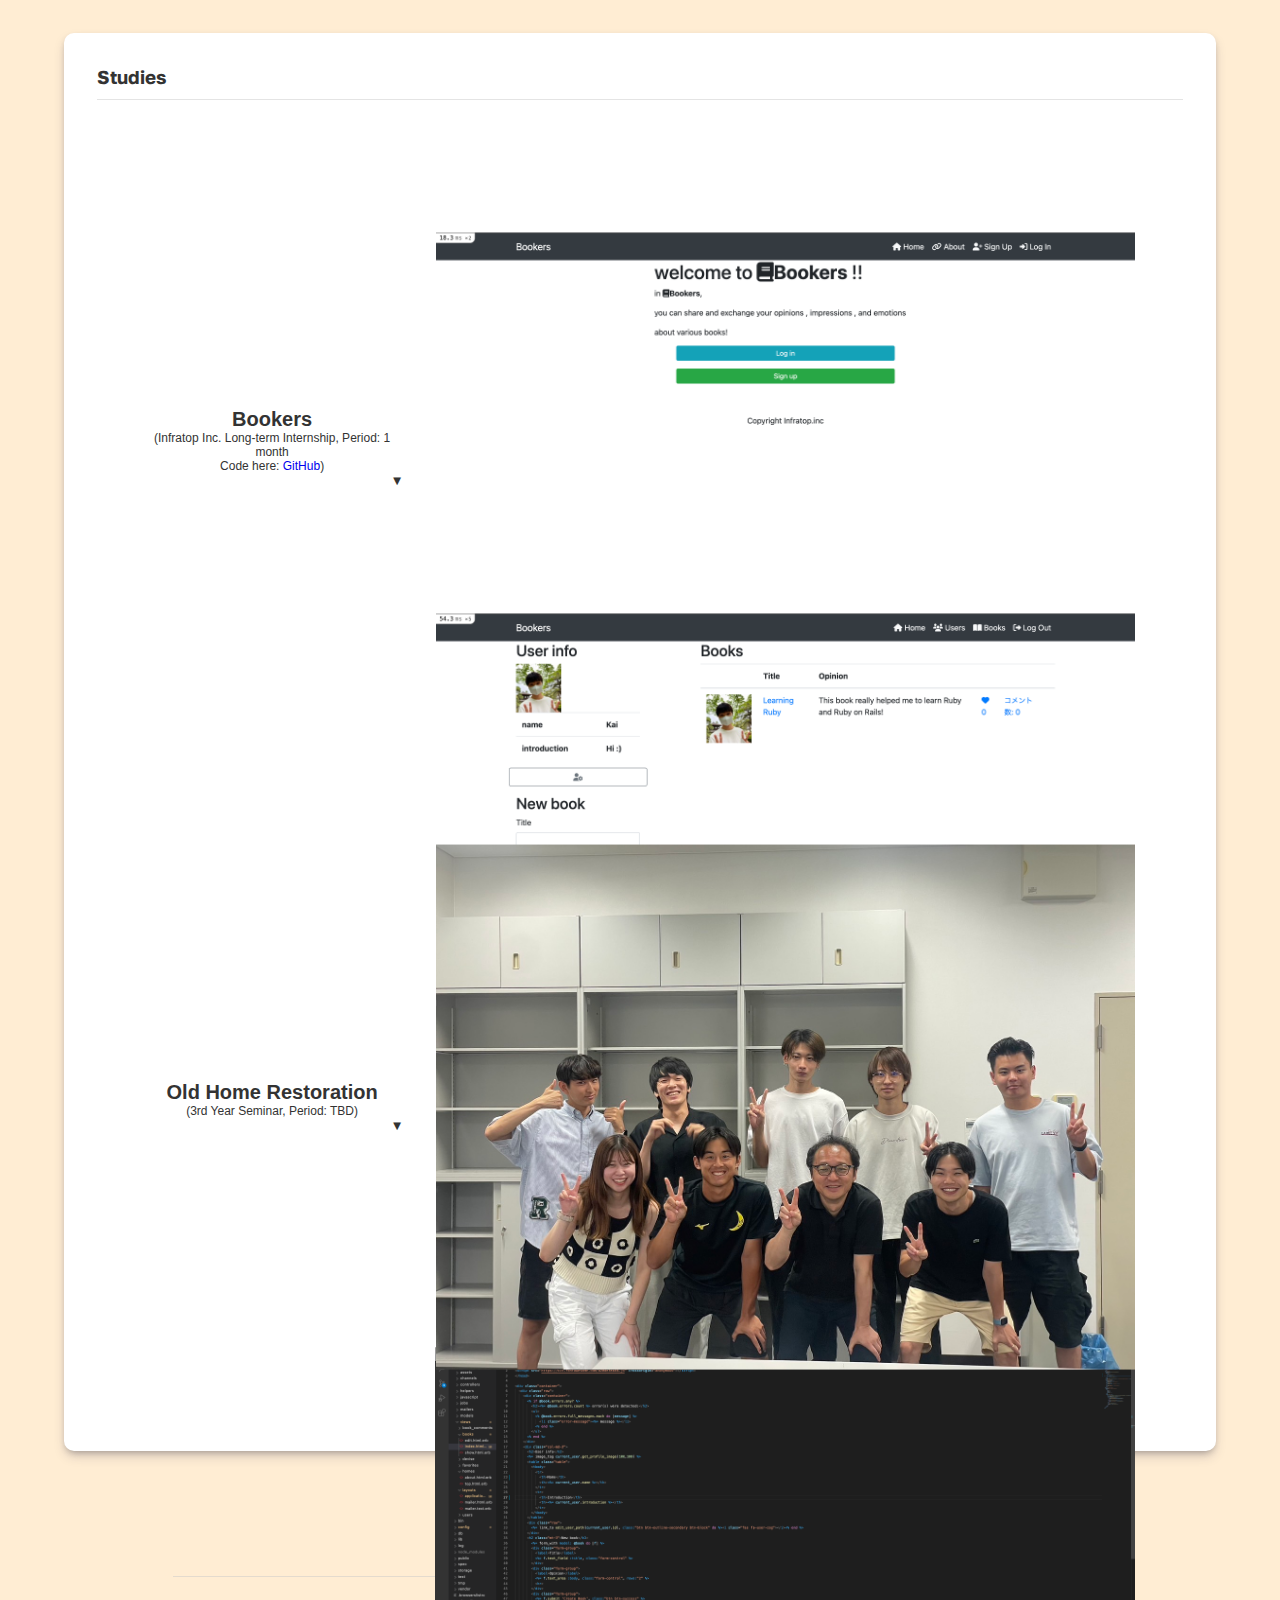
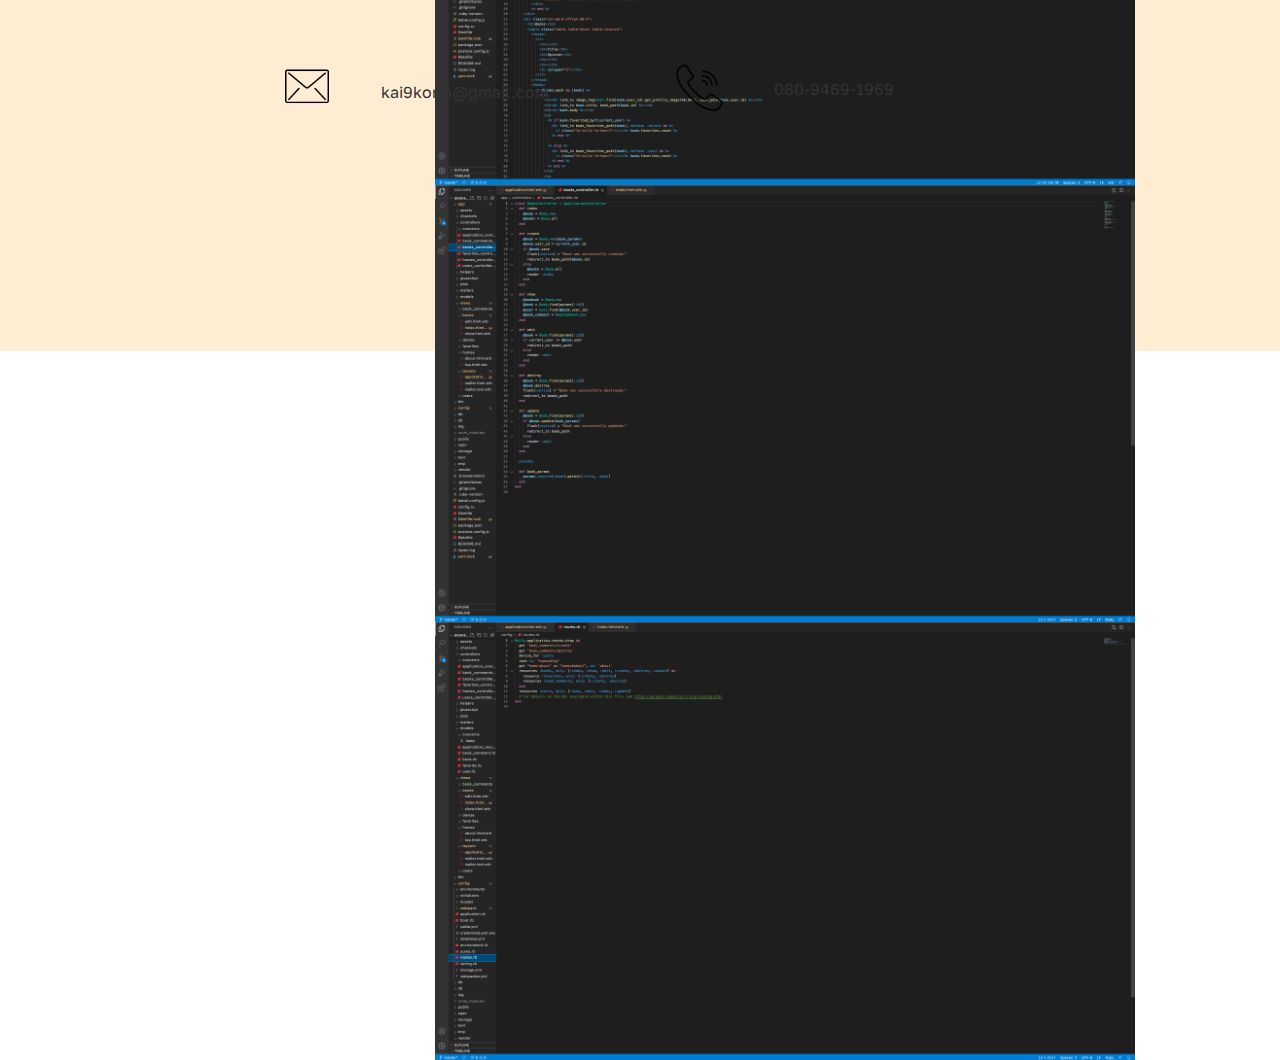
==== commit 23e43154: "Removed Description, added pages for each study" ====
--- a/en.html
+++ b/en.html
@@ -31,7 +31,7 @@
     <body>
         <div class="main">
             <div class="introduction">
-                <span class="name-container">
+               <span class="name-container">
                     <p class="name">
                     Kai Kono
                     </p>
@@ -108,35 +108,7 @@
             <div class="studies-bg">
                 <div class="studies">
                     <h3 class="entry" id="studies">Studies</h3>
-                    <div class="studies-ex">
-                        <div class="studies-text">
-                            <button type="button" class="accordion">
-                                <p id="studies1" class="studies-entry">Hotel Oasis</p>
-                                <p id="studies6">(3rd Year Architectural Design Class, Period: 7 Weeks)</p>
-                            </button>
-                            <div class="content1">
-                                <p id="studies2">The task was to create a multi-purpose facility in place of the current offices buildings located by the Ohatsu-Tenjin shrine, near Osaka station. I created a hotel for tourists visiting the shrine to secure a similar revenue to the pervious office buildings. I also designed a park which has a similar axis reminiscing of a Japanese style garden. </p>
-                                <br/>
-                                <p id="studies3">Through this project, I learned that a realistic balance between what the designer wants to create and what is demanded must be considered. Even though a multi-purpose facility was demanded, there was still the need to secure the same or a larger revenue and capacity rate. I learned that the designer does not always have the power to create anything they want.</p>
-                                <br/>
-                                <p id="studies4">Also, this was my first project utilizing Revit. In the short period I was given, I was able to learn a completely new tool. Before this project, I used AutoCAD, since it was more suited for homes and smaller facilities. In result, I learned the importance of choosing tools depending on the task, since Revit was a much more efficient option.</p>
-                            </div>
-                        </div>
-                        
-                        <div class="img-slideshow">
-                            <div class="imgs">
-                                <img class="studies-img1" src="./assets/images/project_1_1.png">
-                                <img class="studies-img1" src="./assets/images/project_1_2.png">
-                                <img class="studies-img1" src="./assets/images/project_1_3.png">
-                                <img class="studies-img1" src="./assets/images/project_1_4.png">
-                                <img class="studies-img1" src="./assets/images/project_1_5.png">
-                            </div>
-                            <div class="arrows">
-                                <button class="arrow-button-left" onclick="moveSlide1(-1)"> ◀︎ </button>
-                                <button class="arrow-button-right" onclick="moveSlide1(1)"> ▶︎ </button>
-                            </div>
-                        </div>
-                    </div>
+                    
                     <div class="studies-ex">
                         <div class="studies-text" >
                             <button type="button" class="accordion">
--- a/styles/style.css
+++ b/styles/style.css
@@ -196,6 +196,30 @@
     color: #9999e8;
     background-color: transparent;
     text-decoration: underline;
+}
+
+.study-img {
+    width: 50%;
+    text-align: center;
+    vertical-align: middle;
+    display: inline-block;
+    margin: 5% 0 5% 0;
+}
+
+.study-img img {
+    margin: 0 auto;
+    width: 70%;
+    float: center;
+    box-shadow: rgba(50, 50, 93, 0.25) 0px 6px 12px -2px, rgba(0, 0, 0, 0.3) 0px 3px 7px -3px;
+}
+
+.study-img a {
+    opacity: 1;
+    transition: opacity 0.3s ease;
+}
+
+.study-img a:hover {
+    opacity: 0.5;
 }
 
 ul {
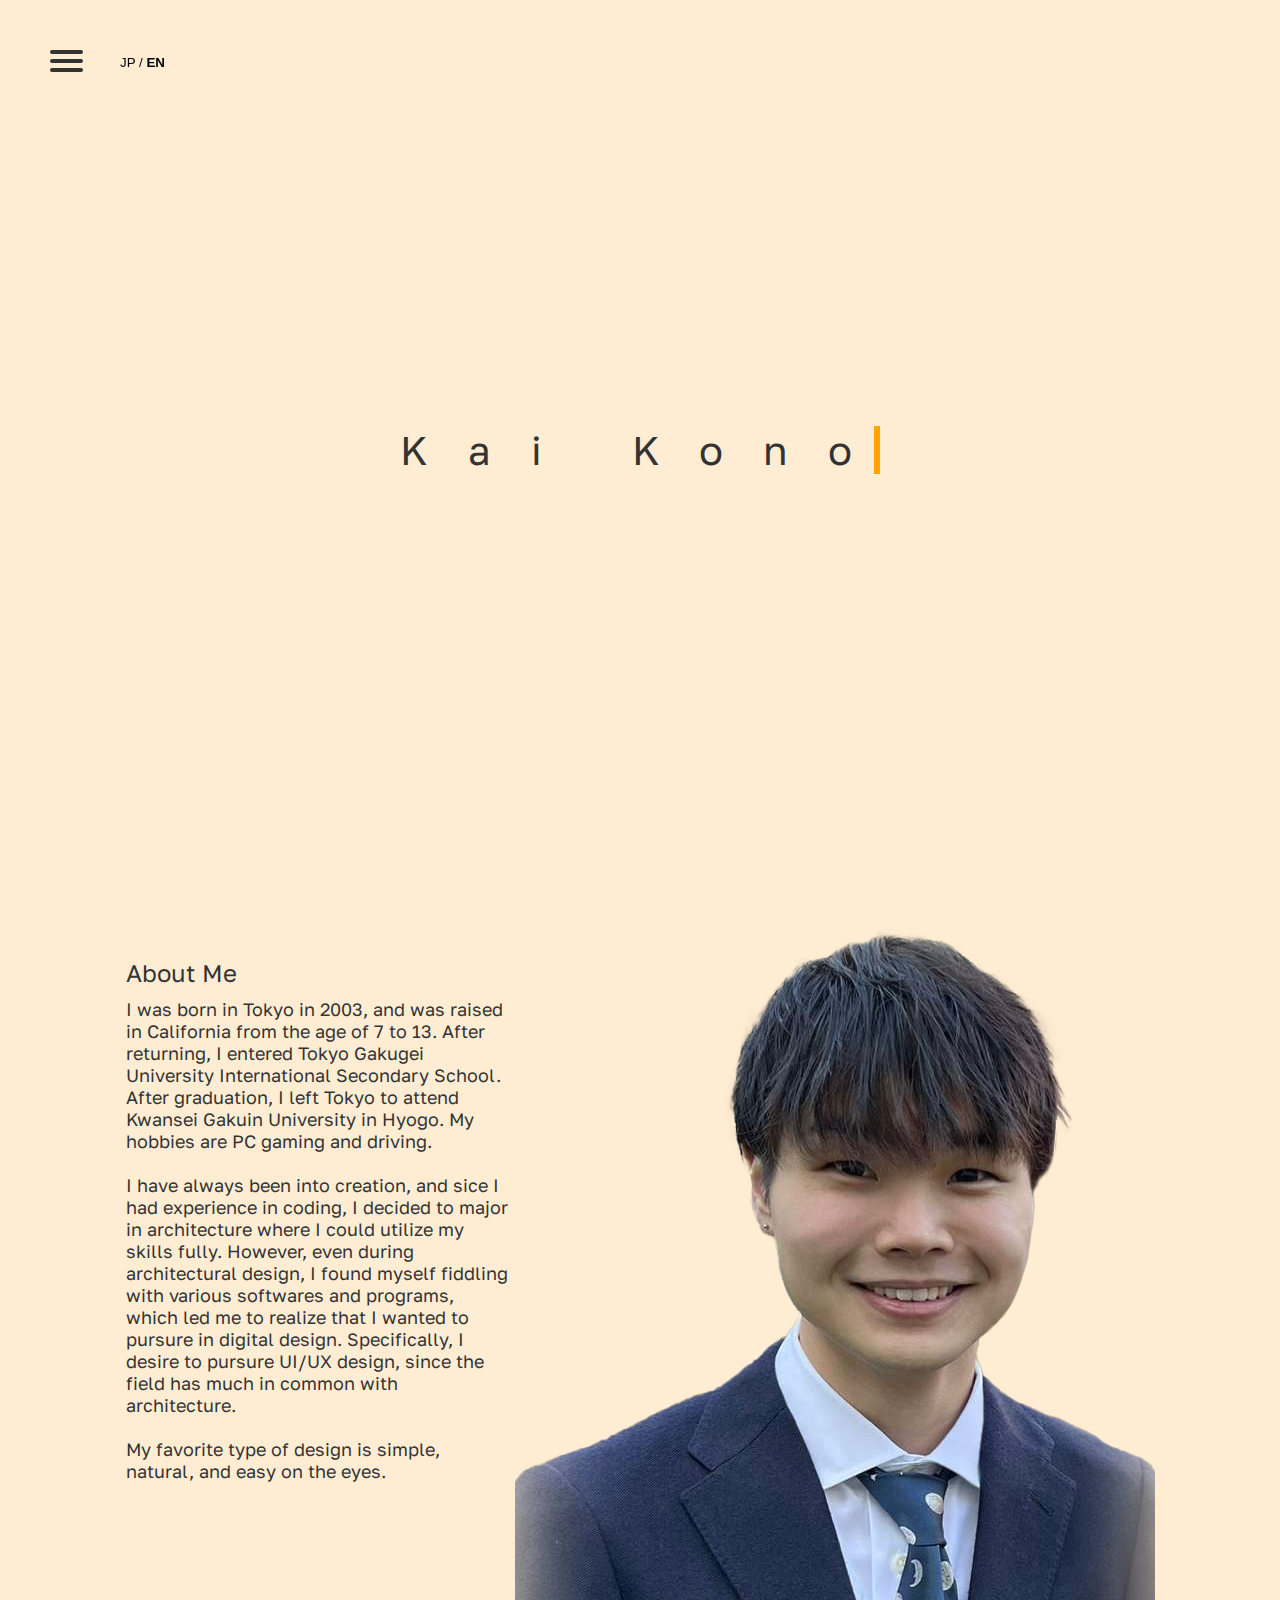
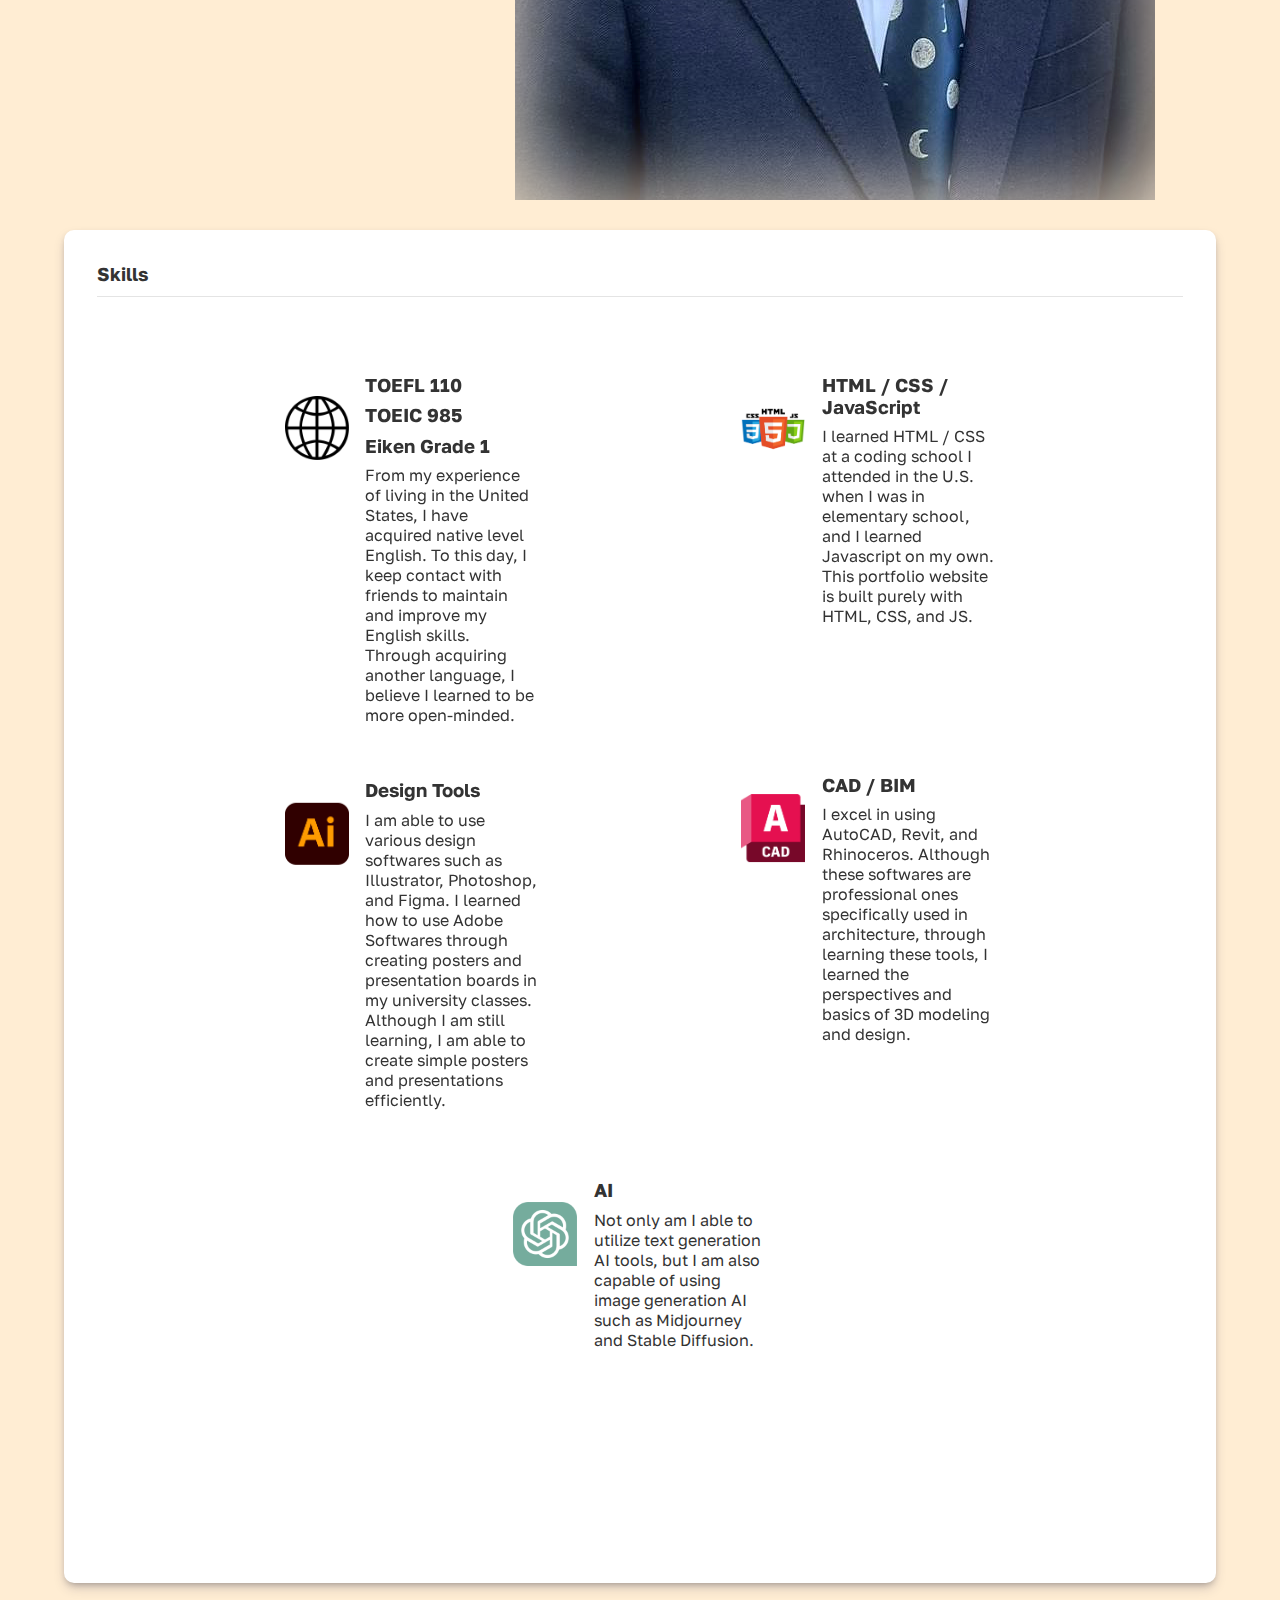
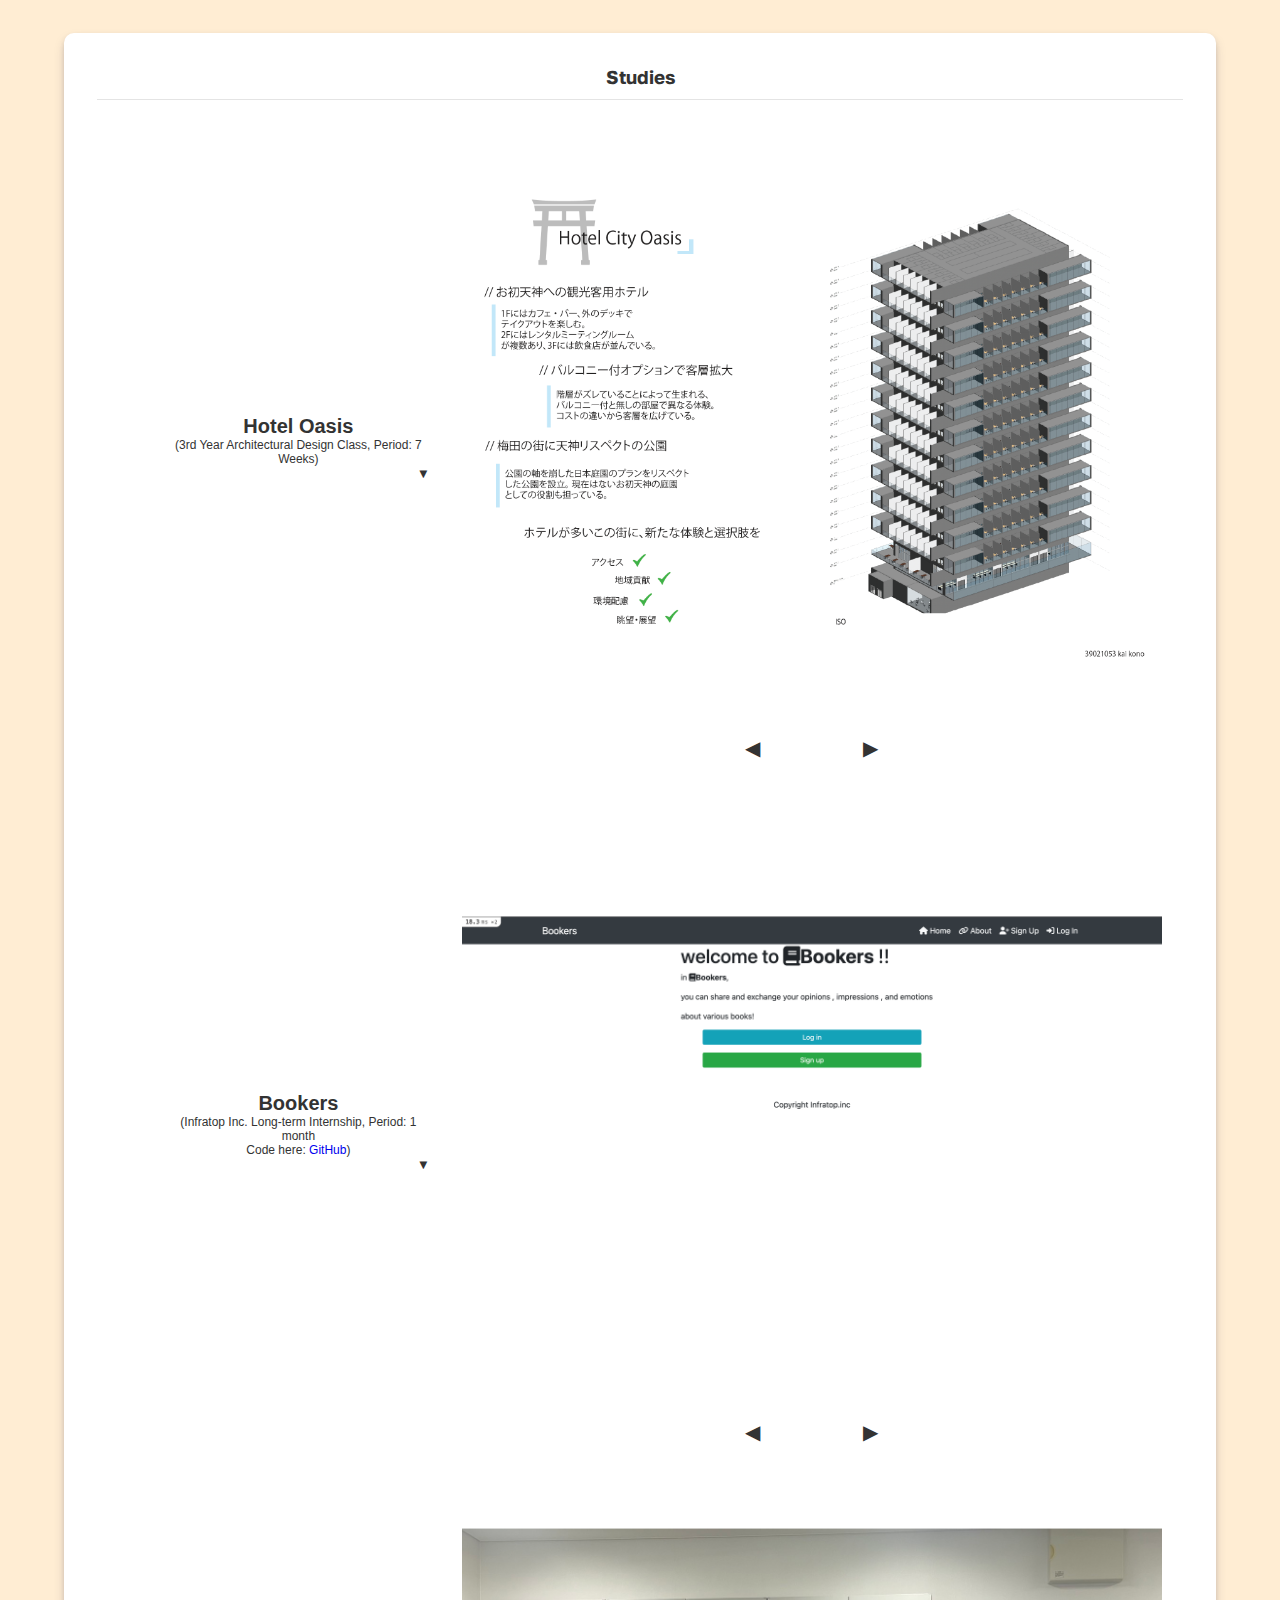
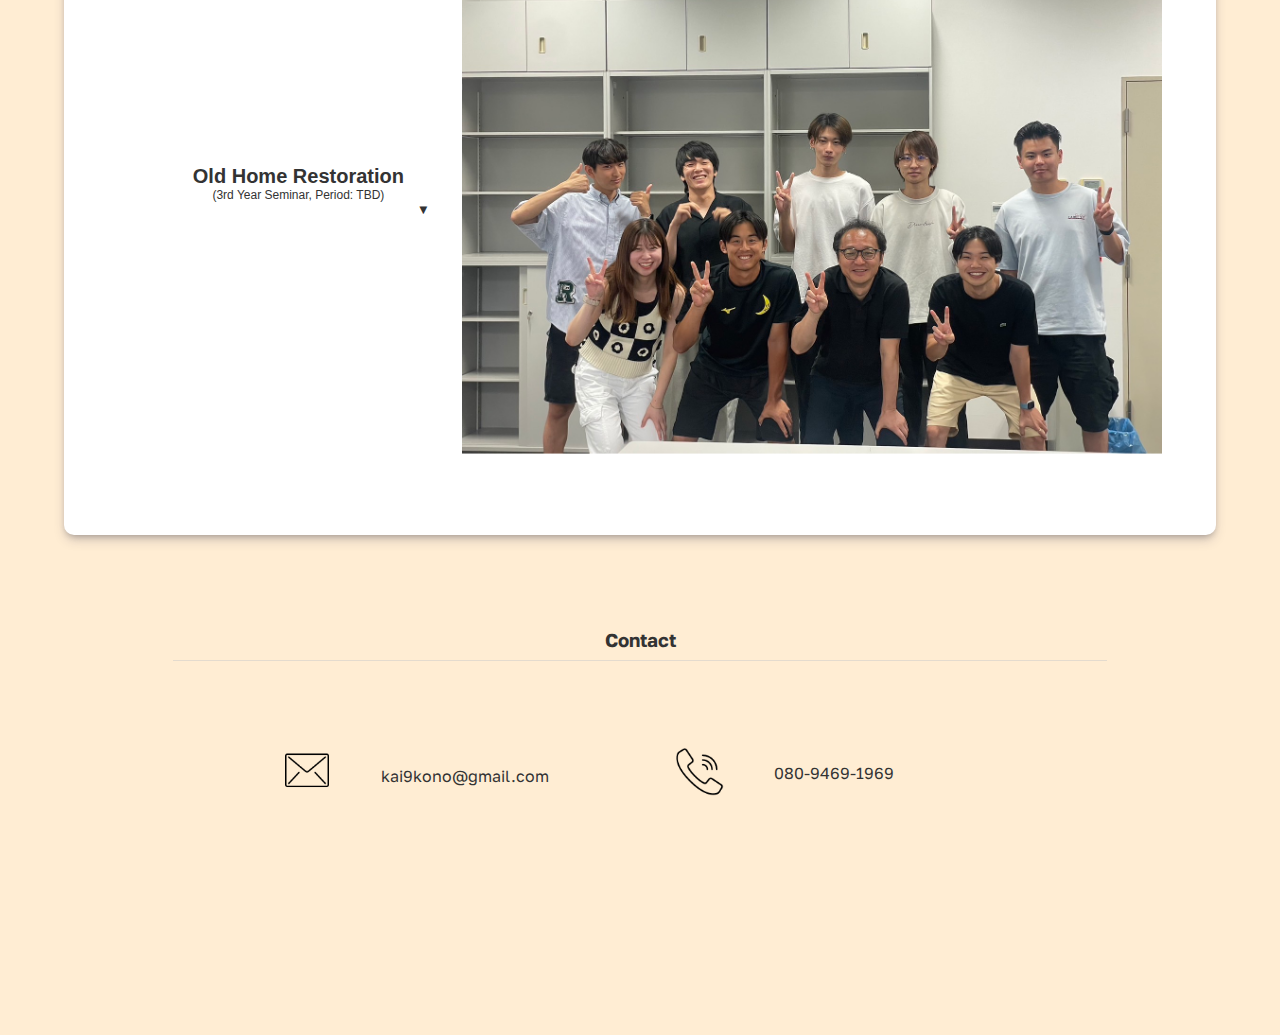
==== commit 71f40dde: "2/4" ====
--- a/en.html
+++ b/en.html
@@ -108,7 +108,35 @@
             <div class="studies-bg">
                 <div class="studies">
                     <h3 class="entry" id="studies">Studies</h3>
-                    
+                    <div class="studies-ex">
+                        <div class="studies-text">
+                            <button type="button" class="accordion">
+                                <p id="studies1" class="studies-entry">Hotel Oasis</p>
+                                <p id="studies6">(3rd Year Architectural Design Class, Period: 7 Weeks)</p>
+                            </button>
+                            <div class="content1">
+                                <p id="studies2">The task was to create a multi-purpose facility in place of the current offices buildings located by the Ohatsu-Tenjin shrine, near Osaka station. I created a hotel for tourists visiting the shrine to secure a similar revenue to the pervious office buildings. I also designed a park which has a similar axis reminiscing of a Japanese style garden. </p>
+                                <br/>
+                                <p id="studies3">Through this project, I learned that a realistic balance between what the designer wants to create and what is demanded must be considered. Even though a multi-purpose facility was demanded, there was still the need to secure the same or a larger revenue and capacity rate. I learned that the designer does not always have the power to create anything they want.</p>
+                                <br/>
+                                <p id="studies4">Also, this was my first project utilizing Revit. In the short period I was given, I was able to learn a completely new tool. Before this project, I used AutoCAD, since it was more suited for homes and smaller facilities. In result, I learned the importance of choosing tools depending on the task, since Revit was a much more efficient option.</p>
+                            </div>
+                        </div>
+                        
+                        <div class="img-slideshow">
+                            <div class="imgs">
+                                <img class="studies-img1" src="./assets/images/project_1_1.png">
+                                <img class="studies-img1" src="./assets/images/project_1_2.png">
+                                <img class="studies-img1" src="./assets/images/project_1_3.png">
+                                <img class="studies-img1" src="./assets/images/project_1_4.png">
+                                <img class="studies-img1" src="./assets/images/project_1_5.png">
+                            </div>
+                            <div class="arrows">
+                                <button class="arrow-button-left" onclick="moveSlide1(-1)"> ◀︎ </button>
+                                <button class="arrow-button-right" onclick="moveSlide1(1)"> ▶︎ </button>
+                            </div>
+                        </div>
+                    </div>
                     <div class="studies-ex">
                         <div class="studies-text" >
                             <button type="button" class="accordion">
--- a/styles/style.css
+++ b/styles/style.css
@@ -24,6 +24,37 @@
     text-decoration: underline;
 }
 
+#back {
+    display: block;
+    position: relative;
+    top: 25px;
+    left: 50px;
+  
+    z-index: 1;
+    
+    -webkit-user-select: none;
+    user-select: none;
+}
+
+.back-arrow {
+    -webkit-appearance: none;
+    background: transparent;
+    border: 0;
+    outline:0;
+    cursor: pointer;
+    position: absolute;
+    top: 50%;
+  }
+
+  .back-arrow polyline {
+    stroke-width: 4;
+    transition: stroke ease 0.3s;
+  }
+
+  .back-arrow:hover polyline {
+    stroke: tomato;
+  }
+
 /* Hamburger */
 
 #menuToggle
@@ -199,7 +230,7 @@
 }
 
 .study-img {
-    width: 50%;
+    width: 45%;
     text-align: center;
     vertical-align: middle;
     display: inline-block;
@@ -207,6 +238,8 @@
 }
 
 .study-img img {
+    position: relative;
+    text-align: center;
     margin: 0 auto;
     width: 70%;
     float: center;
@@ -241,7 +274,7 @@
 .main {
     margin: 0 auto;
     height: 100%;
-    background-color: #ffedd3;
+    background-color: #ffedd3 !important;
 }
 
 .introduction {
@@ -351,6 +384,14 @@
     margin-bottom: 50px;
 }
 
+#page2 {
+    margin-top: 0px;
+}
+
+#main-page2 {
+    padding-top: 30px;
+}
+
 .contact {
     text-align: center;
     padding: 2%;
@@ -516,6 +557,7 @@
     display: inline-block;
     width: 100%;
     margin: 0 auto;
+    text-align: center;
 }
 
 .studies-text {
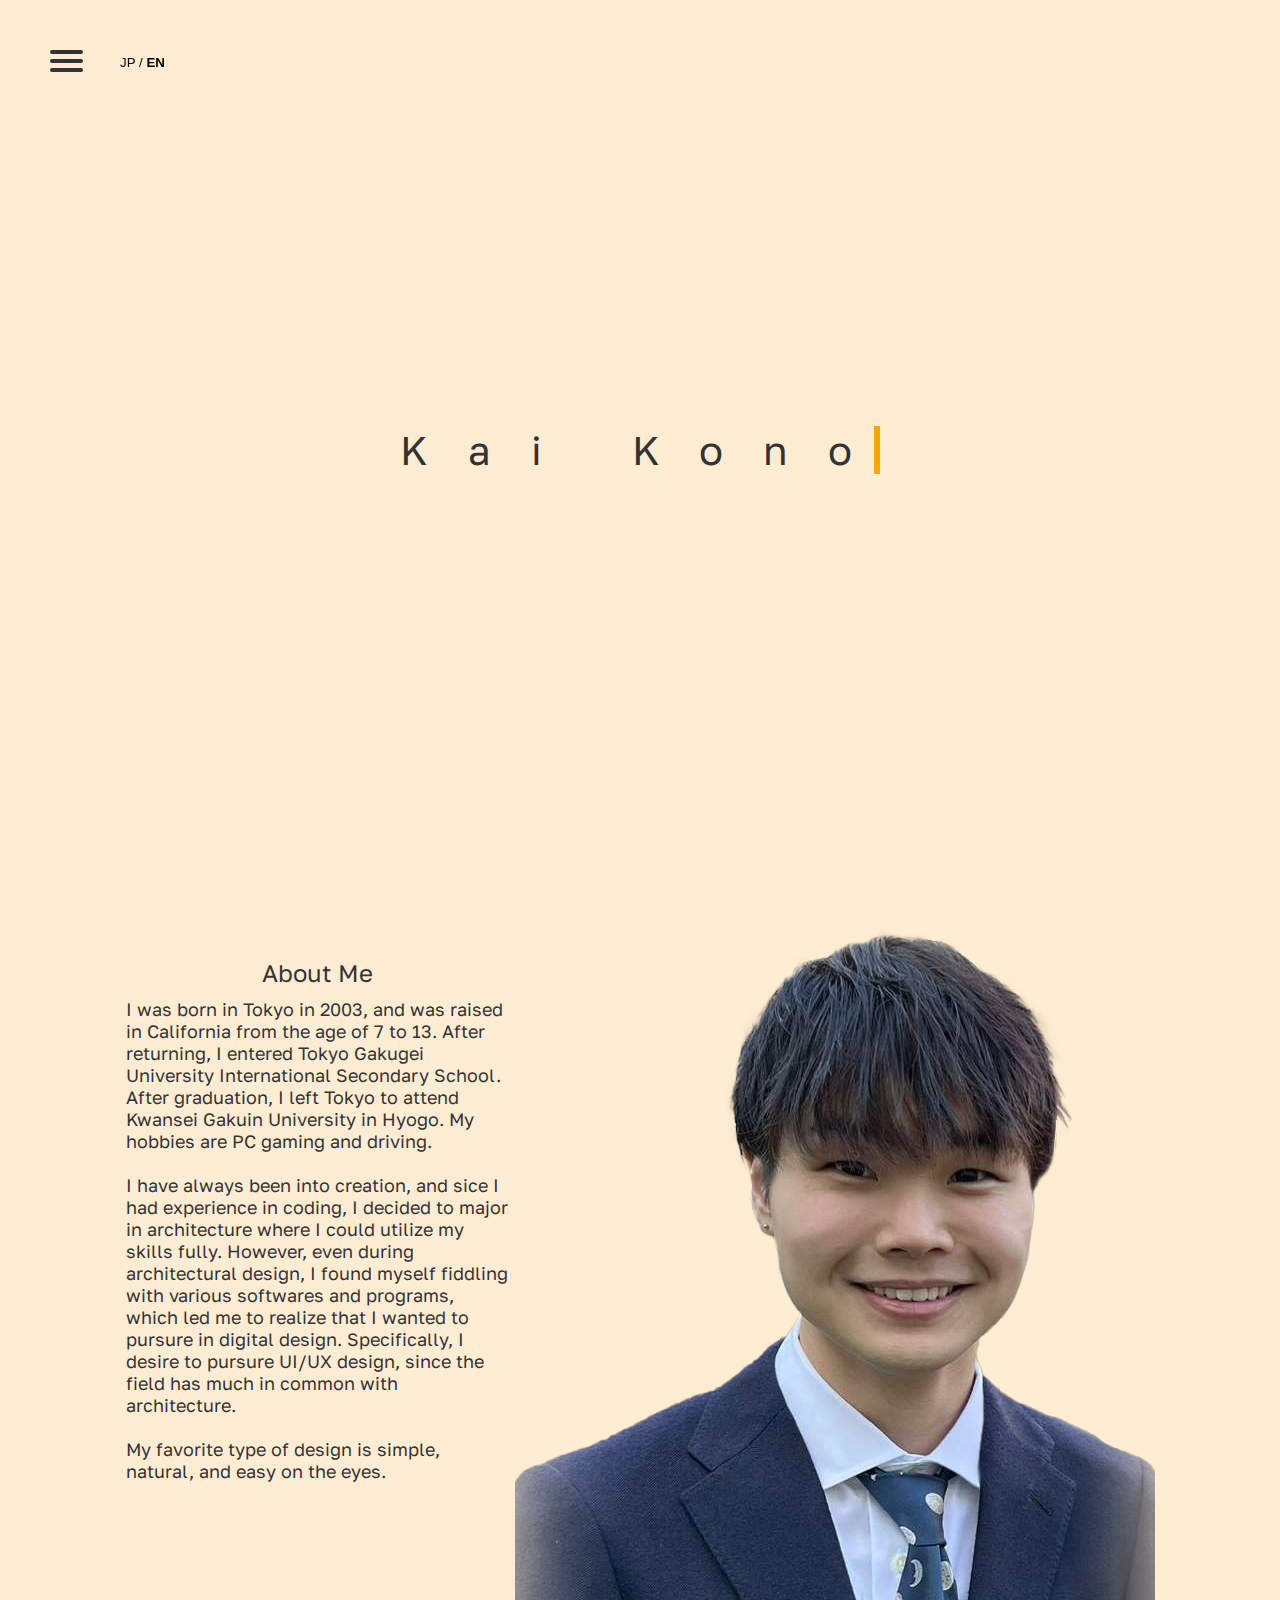
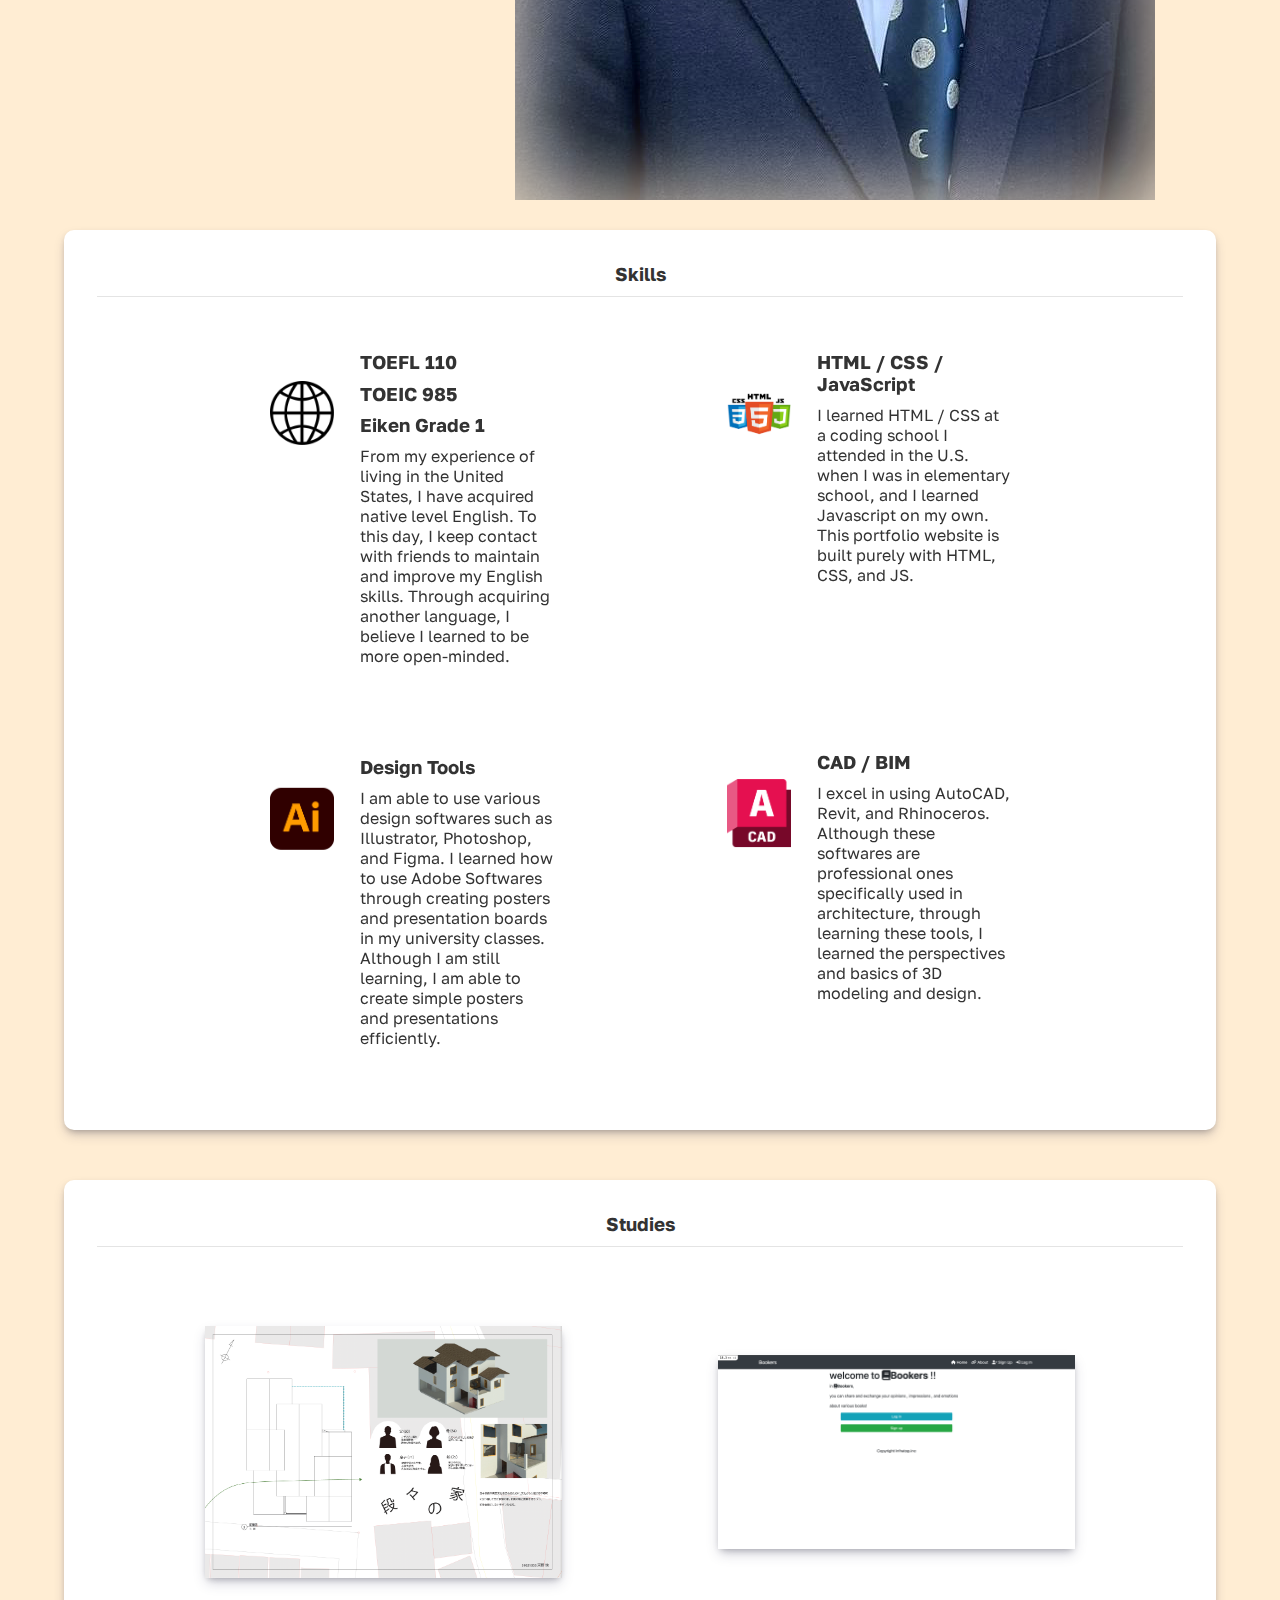
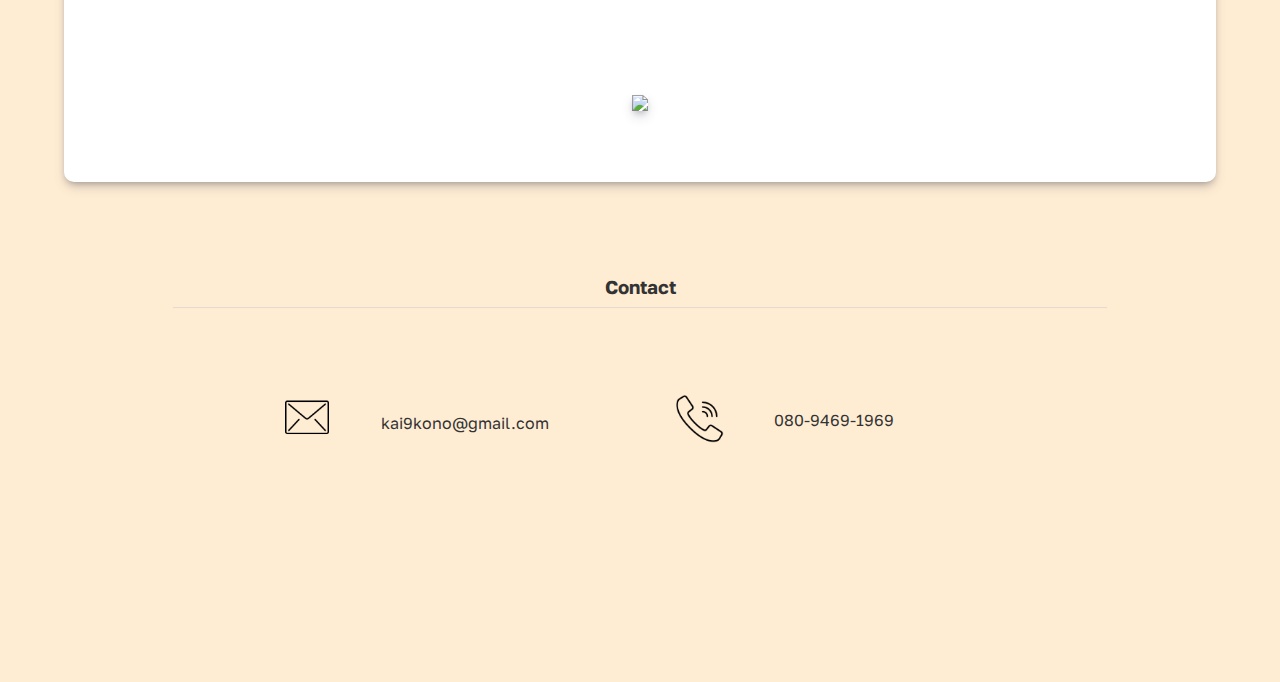
==== commit 746bba9a: "Added Study4, Added English Index Page" ====
--- a/en.html
+++ b/en.html
@@ -93,7 +93,7 @@
                                 <p>I excel in using AutoCAD, Revit, and Rhinoceros. Although these softwares are professional ones specifically used in architecture, through learning these tools, I learned the perspectives and basics of 3D modeling and design.</p>
                             </span>
                         </span>
-                        <span class="qualifications-entry">
+                        <!-- <span class="qualifications-entry">
                             <span class="qualification-img">
                                 <img src="./assets/images/ChatGPT_logo.png">
                             </span>
@@ -101,91 +101,21 @@
                                 <h3>AI</h3>
                                 <p>Not only am I able to utilize text generation AI tools, but I am also capable of using image generation AI such as Midjourney and Stable Diffusion.</p>
                             </span>
-                        </span> 
+                        </span>  -->
                     </div>
                 </div>
             </div>
-            <div class="studies-bg">
+            <div class="studies-bg" id="studies">
                 <div class="studies">
-                    <h3 class="entry" id="studies">Studies</h3>
-                    <div class="studies-ex">
-                        <div class="studies-text">
-                            <button type="button" class="accordion">
-                                <p id="studies1" class="studies-entry">Hotel Oasis</p>
-                                <p id="studies6">(3rd Year Architectural Design Class, Period: 7 Weeks)</p>
-                            </button>
-                            <div class="content1">
-                                <p id="studies2">The task was to create a multi-purpose facility in place of the current offices buildings located by the Ohatsu-Tenjin shrine, near Osaka station. I created a hotel for tourists visiting the shrine to secure a similar revenue to the pervious office buildings. I also designed a park which has a similar axis reminiscing of a Japanese style garden. </p>
-                                <br/>
-                                <p id="studies3">Through this project, I learned that a realistic balance between what the designer wants to create and what is demanded must be considered. Even though a multi-purpose facility was demanded, there was still the need to secure the same or a larger revenue and capacity rate. I learned that the designer does not always have the power to create anything they want.</p>
-                                <br/>
-                                <p id="studies4">Also, this was my first project utilizing Revit. In the short period I was given, I was able to learn a completely new tool. Before this project, I used AutoCAD, since it was more suited for homes and smaller facilities. In result, I learned the importance of choosing tools depending on the task, since Revit was a much more efficient option.</p>
-                            </div>
-                        </div>
-                        
-                        <div class="img-slideshow">
-                            <div class="imgs">
-                                <img class="studies-img1" src="./assets/images/project_1_1.png">
-                                <img class="studies-img1" src="./assets/images/project_1_2.png">
-                                <img class="studies-img1" src="./assets/images/project_1_3.png">
-                                <img class="studies-img1" src="./assets/images/project_1_4.png">
-                                <img class="studies-img1" src="./assets/images/project_1_5.png">
-                            </div>
-                            <div class="arrows">
-                                <button class="arrow-button-left" onclick="moveSlide1(-1)"> ◀︎ </button>
-                                <button class="arrow-button-right" onclick="moveSlide1(1)"> ▶︎ </button>
-                            </div>
-                        </div>
+                    <h3 class="entry">Studies</h3>
+                    <div class="study-img">
+                        <a href="./study4-en.html"><img src="./assets/images/project_6_1.png"></a>
                     </div>
-                    <div class="studies-ex">
-                        <div class="studies-text" >
-                            <button type="button" class="accordion">
-                                <p class="studies-entry">Bookers</p>
-                                <p id="studies6"> (Infratop Inc. Long-term Internship, Period: 1 month<br/>Code here: <a href="https://www.github.com/kai9kono/bookers2" target="_blank">GitHub</a>)</p>
-                            </button>
-                            <div class="content2">
-                                <p id="studies7">At a long-term Internship I took part in, I learned how to code with Ruby and Ruby on Rails. I created an application called Bookers, in which users could post the title and opinion of books they have read, and have them seen by other users.</p>
-                                <br/>
-                                <p id="studies8">This was my first time developing a product with a proper database. Since every code I have created before had no database I struggled to learn the basics of database and storage. However, I was able to learn the language and finish the project within a month.</p>
-                                <br/>
-                                <p id="studies9">At the internship, I took part as a mentor to help students who are interested in becoming engineers learn coding. Through this, I learned how to communicate with people with different backgrounds, and to speak in an organized manner.</p>
-                            </div>
-                        </div>
-                        
-                        <div class="img-slideshow">
-                            <div class="imgs">
-                                <img class="studies-img2" src="./assets/images/project_3_1.png">
-                                <img class="studies-img2" src="./assets/images/project_3_2.png">
-                                <img class="studies-img2" src="./assets/images/project_3_3.png">
-                                <img class="studies-img2" src="./assets/images/project_3_4.png">
-                                <img class="studies-img2" src="./assets/images/project_3_5.png">
-                                <img class="studies-img2" src="./assets/images/project_3_6.png">
-                            </div>
-                            <div class="arrows">
-                                <button class="arrow-button-left" onclick="moveSlide2(-1)"> ◀︎ </button>
-                                <button class="arrow-button-right" onclick="moveSlide2(1)"> ▶︎ </button>
-                            </div>
-                        </div>
+                    <div class="study-img">
+                        <a href="./study2-en.html"><img src="./assets/images/project_3_1.png"></a>
                     </div>
-                    <div class="studies-ex">
-                        <div class="studies-text">
-                            <button type="button" class="accordion">
-                                <p class="studies-entry">Old Home Restoration</p>
-                                <p id="studies6">(3rd Year Seminar, Period: TBD)</p>
-                            </button>
-                            <div class="content3">
-                                <p id="studies11">I am currently taking part in a project in my seminar, where we aim to reform an old vacant home located in Shiga into a facility with a different purpose. Although we are still researching details about the surrounding area, I took the role of creating the schematics and 3D model of the facility. Even though we just began, I have realized the importance of working as a team and taking responsibility of my own role.</p>
-                                <br/>
-                                <br/>
-                                <p id="studies12">I am also currently researching about my research topic in my seminar, "The viability of artificial intelligence in architectural design and reforming".</p>
-                            </div>
-                        </div>
-
-                        <div class="img-slideshow">
-                            <div class="imgs">
-                                <img class="studies-img5" src="./assets/images/project_5_1.JPG">
-                            </div>
-                        </div>
+                    <div class="study-img">
+                        <a href="./study3-en.html"><img src="./assets/images/project_5_1.jpg"></a>
                     </div>
                 </div>
             </div>
--- a/styles/style.css
+++ b/styles/style.css
@@ -211,19 +211,19 @@
     text-decoration: inherit;
 }
 
-.studies a:link {
+.studies-bg a:link {
     color: #0000EE;
     background-color: transparent;
     text-decoration: none;
   }
   
-.studies a:visited {
+.studies-bg a:visited {
     color: #551A8B;
     background-color: transparent;
     text-decoration: underline;
   }
 
-.studies a:hover {
+.studies-bg a:hover {
     color: #9999e8;
     background-color: transparent;
     text-decoration: underline;
@@ -353,6 +353,7 @@
 #aboutme {
     padding: 15% 0 3% 0;
     font-size: 24px;
+    text-align: center;
 }
 
 #bio-text {
@@ -373,6 +374,14 @@
     margin: 0 auto;
 }
 
+.qualifications {
+    text-align: center;
+}
+
+.qualifications-bg {
+    height: 100vh;
+}
+
 .qualifications-bg, .studies-bg {
     width: 90%;
     background-color: #fff;
@@ -385,11 +394,18 @@
 }
 
 #page2 {
-    margin-top: 0px;
+    margin-top:40px;
+    text-align: center;
+    display: inline-block;
+}
+
+#page2 img {
+    width: 45%;
 }
 
 #main-page2 {
     padding-top: 30px;
+    text-align: center;
 }
 
 .contact {
@@ -492,20 +508,36 @@
 
 .qualifications-entry {
     position: relative;
-    padding: 3%;
+    padding: 1%;
     display: inline-block;
     width: 40%;
     height: 400px;
 }
 
-.studies-img1,.studies-img2, .studies-img5 {
-    max-width: 700px;
-    max-height: 700px;  
-    margin: 0 auto;
+.studies-img {
+    margin: 0 auto;
+    width: 90%;
+    padding-bottom: 20px;
+    border-bottom: rgba(202, 202, 202, 0.5) 1px solid;
+}
+
+.studies-img1 {
+    max-width: 45%;
+    max-height: 700px;
+    margin: 2% 2% 0 2%;
     vertical-align: middle;
     position: relative;
-    top: 50%;
-    transform: translate(0,-50%);
+
+    box-shadow: rgba(50, 50, 93, 0.25) 0px 6px 12px -2px, rgba(0, 0, 0, 0.3) 0px 3px 7px -3px;
+}
+
+#bookers {
+    margin-bottom: 10px;
+}
+
+.studies-content {
+    text-align: left;
+    margin: 20px 7% 20px 7%;
 }
 
 .imgs {
@@ -514,41 +546,6 @@
     justify-content: center;
 }
 
-.img-slideshow {
-    display: inline-block;
-    text-align: center;
-    width: 65%;
-    vertical-align: middle;
-}
-
-.accordion {
-    background: none;
-    cursor: pointer;
-    border: none;
-    width: 100%;
-    padding: 10px;
-    transition: background 0.3s;
-}
-
-.accordion:hover {
-    background: #eee;
-}
-
-.accordion::after {
-    content: '▼';
-    float: right;
-}
-
-.accordion--active::after {
-    content: "◀︎";
-}
-
-.content1, .content2, .content3 {
-    overflow: hidden;
-    max-height: 0;
-    transition: max-height 0.5s;
-}
-
 .studies-ex {
     margin-bottom: 3%;
 }
@@ -560,18 +557,12 @@
     text-align: center;
 }
 
-.studies-text {
-    vertical-align: middle;
-    width: 25%;
-    display: inline-block;
-    margin-left: 5%;
-}
-
 #studies6 {
     font-size: 12px;
 }
 
 .studies-entry {
+    margin: 20px 0 10px 0;
     font-weight: bolder;
     font-size: 20px;
 }
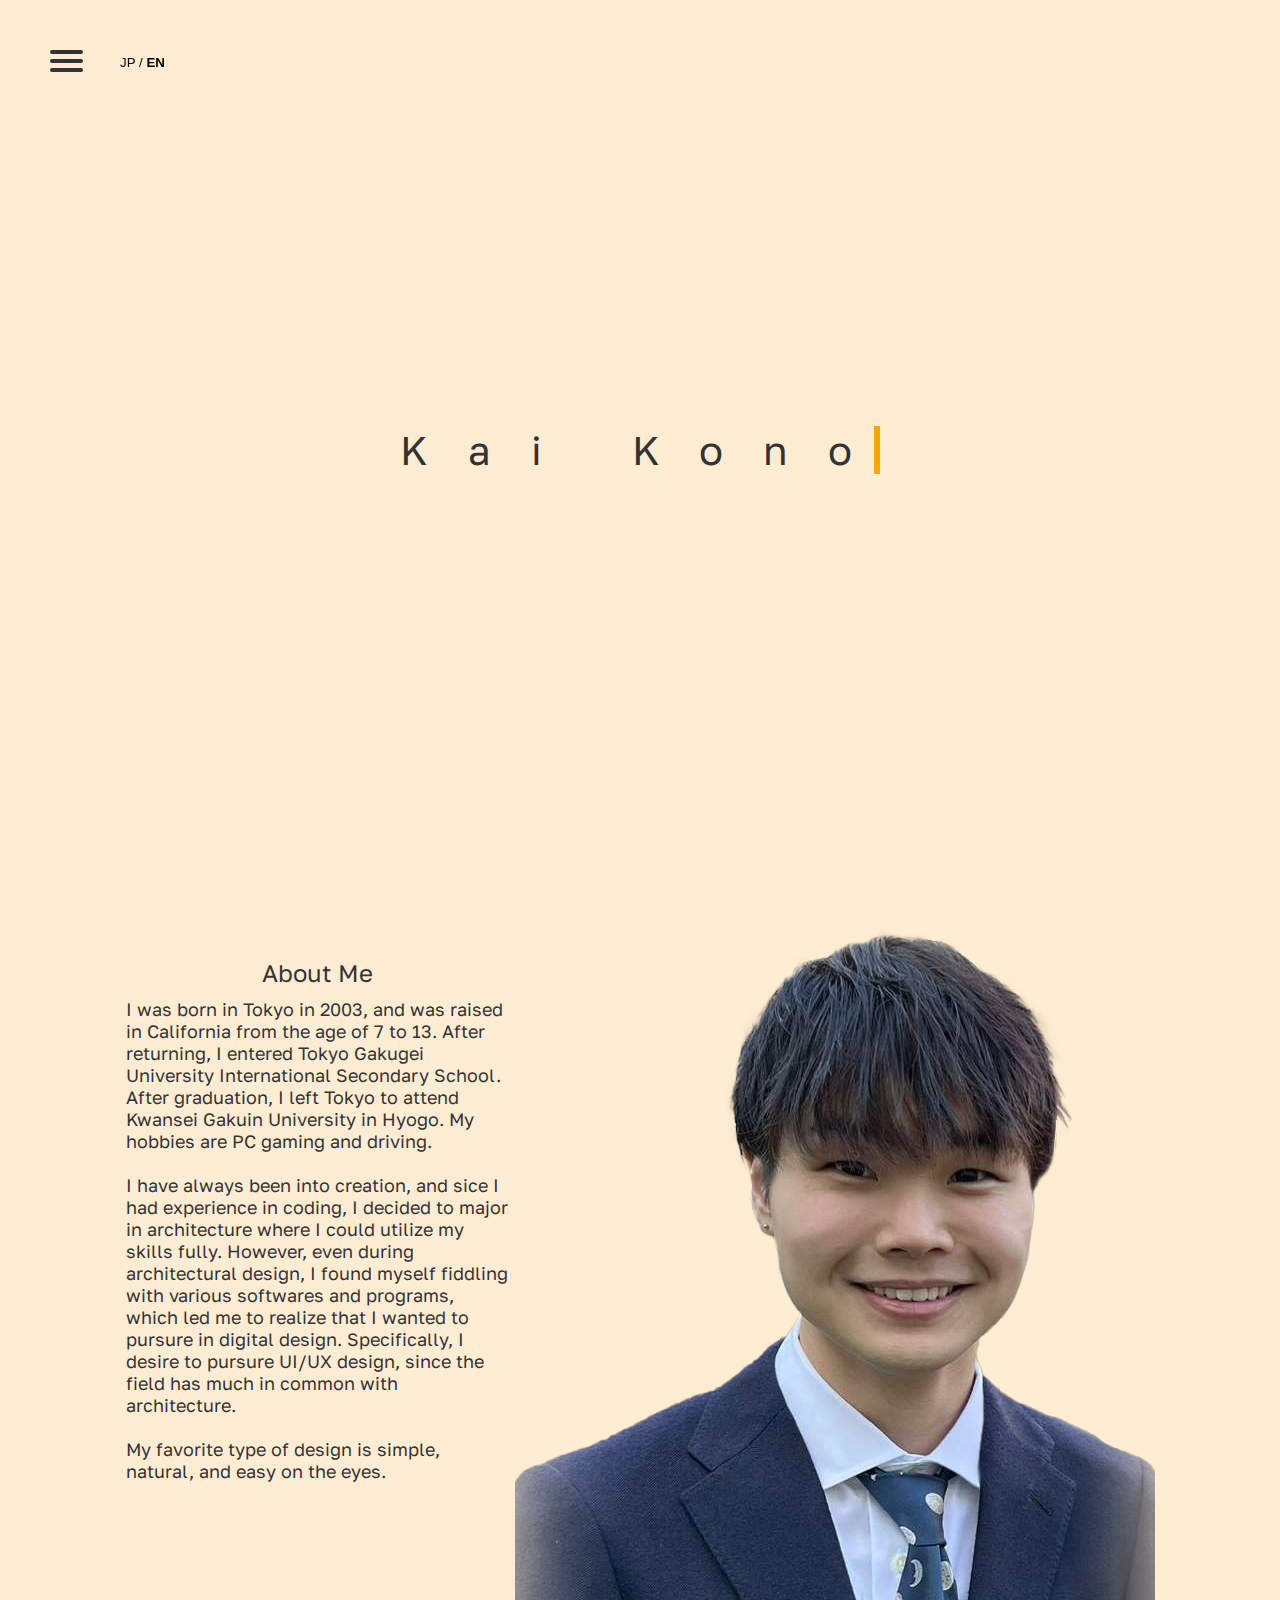
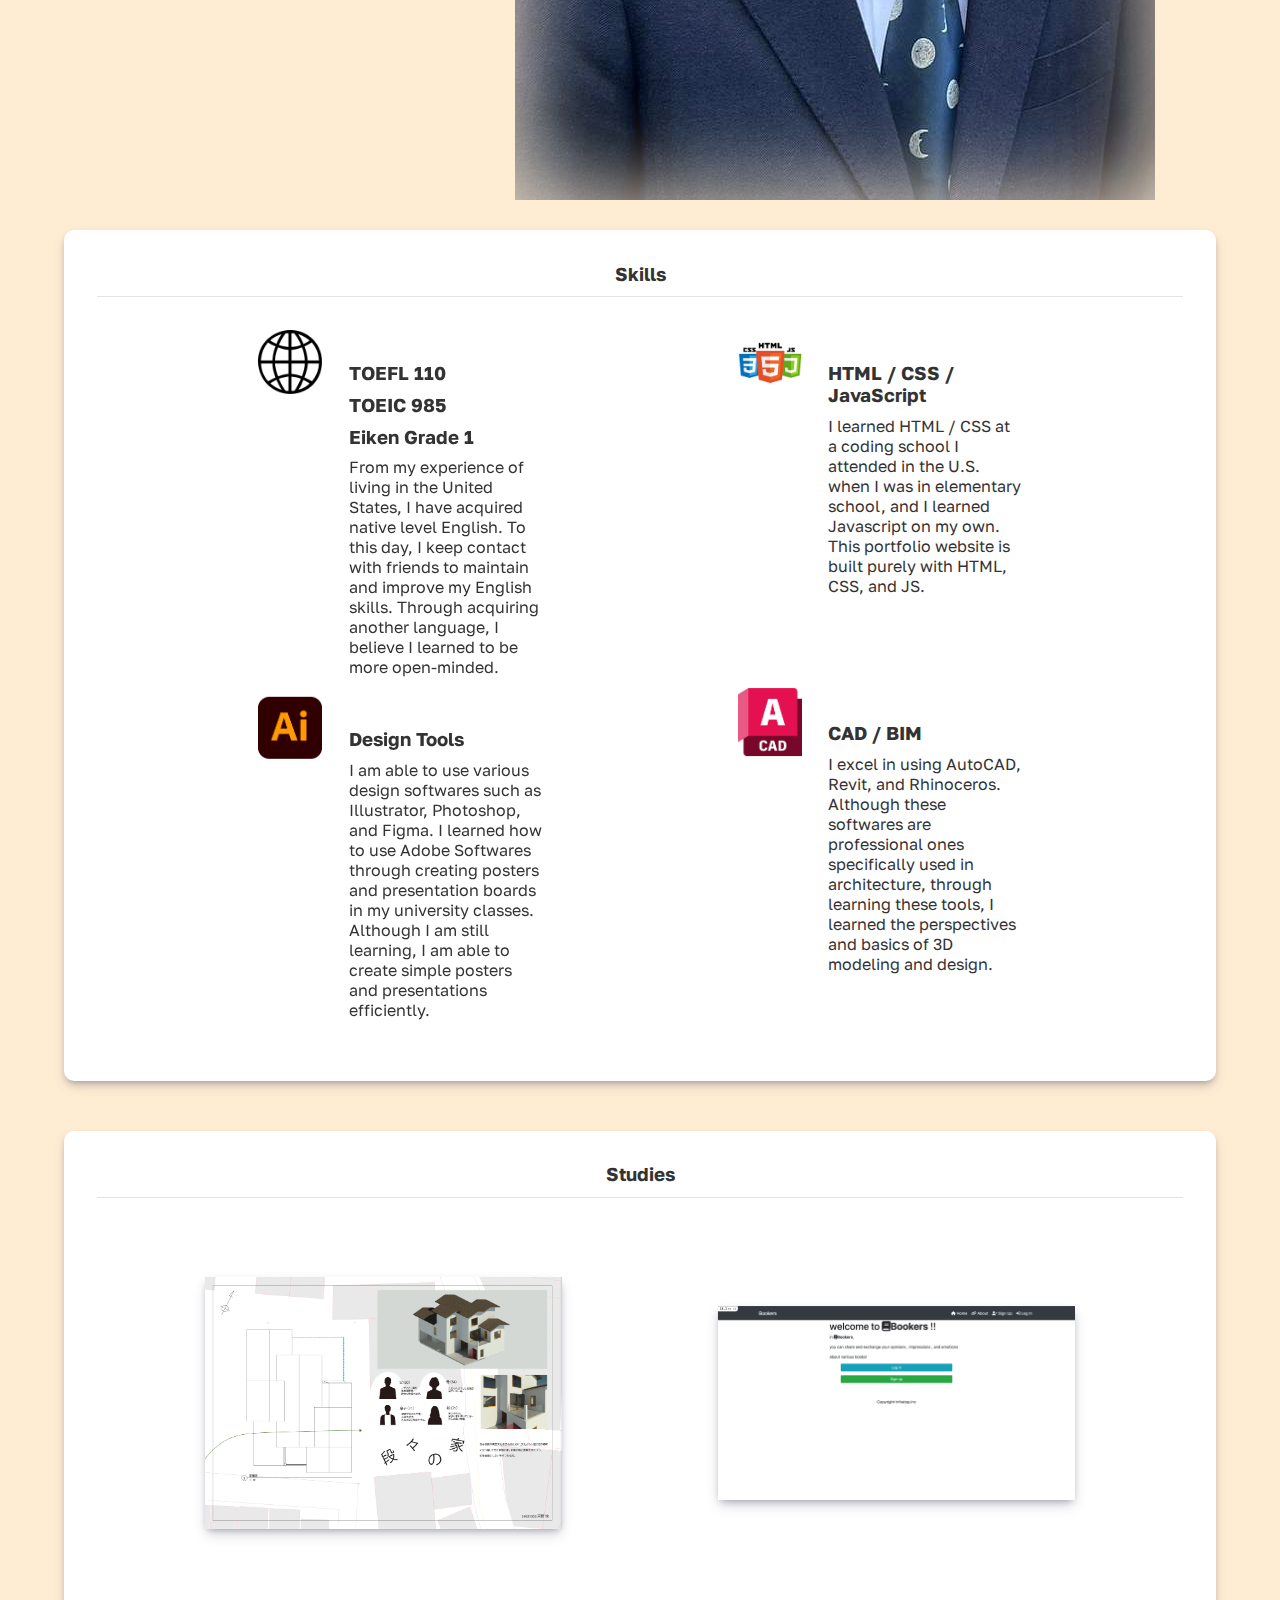
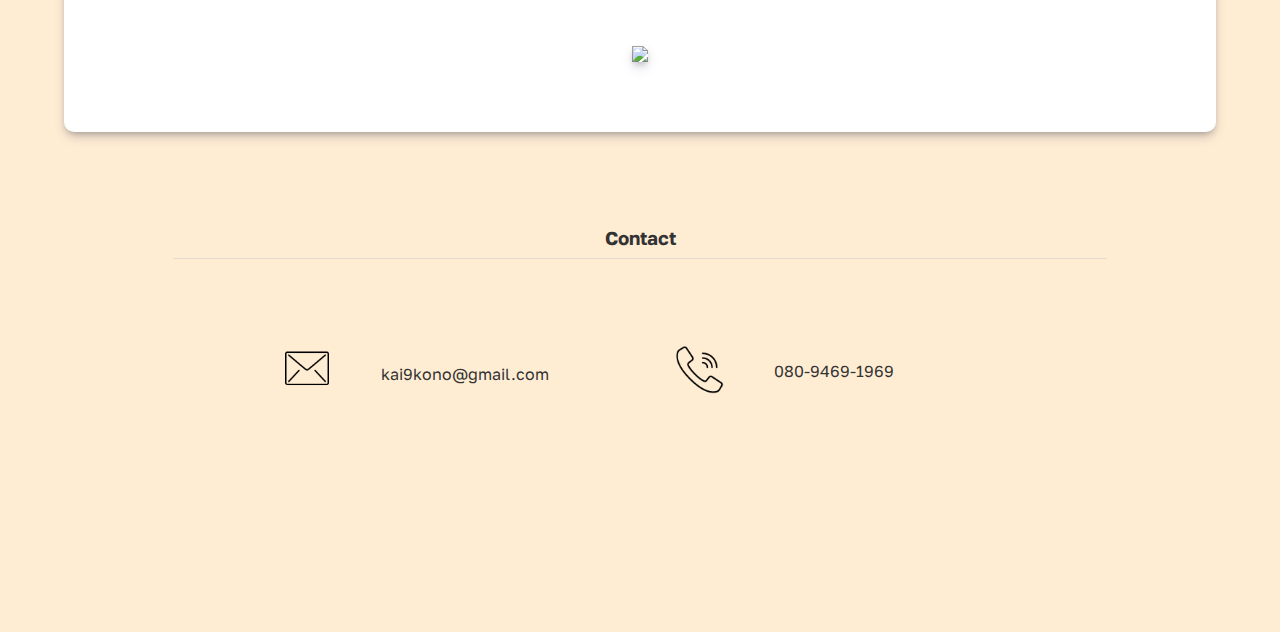
==== commit 4f53c8ed: "5/14" ====
--- a/en.html
+++ b/en.html
@@ -54,7 +54,6 @@
                 <div class="qualifications">
                     <h3 class="entry" id="qualifications">Skills</h3>
                     <br/>
-                    <div class="qualifications-container">
                         <span class="qualifications-entry">
                             <span class="qualification-img">
                                 <img src="./assets/images/language.png">
@@ -102,7 +101,6 @@
                                 <p>Not only am I able to utilize text generation AI tools, but I am also capable of using image generation AI such as Midjourney and Stable Diffusion.</p>
                             </span>
                         </span>  -->
-                    </div>
                 </div>
             </div>
             <div class="studies-bg" id="studies">
--- a/styles/style.css
+++ b/styles/style.css
@@ -376,10 +376,7 @@
 
 .qualifications {
     text-align: center;
-}
-
-.qualifications-bg {
-    height: 100vh;
+    height: 100%;
 }
 
 .qualifications-bg, .studies-bg {
@@ -391,6 +388,10 @@
     border-radius: 10px;
     box-shadow: rgba(50, 50, 93, 0.25) 0px 6px 12px -2px, rgba(0, 0, 0, 0.3) 0px 3px 7px -3px;
     margin-bottom: 50px;
+}
+
+.qualifications-bg {
+    padding-bottom: 3%;
 }
 
 #page2 {
@@ -473,10 +474,6 @@
     font-weight: 500;
 }
 
-.qualifications-bg {
-    padding-bottom: 3%;
-}
-
 #qualification-title {
     margin-bottom: 1%
 }
@@ -508,10 +505,11 @@
 
 .qualifications-entry {
     position: relative;
+    margin: 1%;
     padding: 1%;
     display: inline-block;
     width: 40%;
-    height: 400px;
+    height: 45%;
 }
 
 .studies-img {
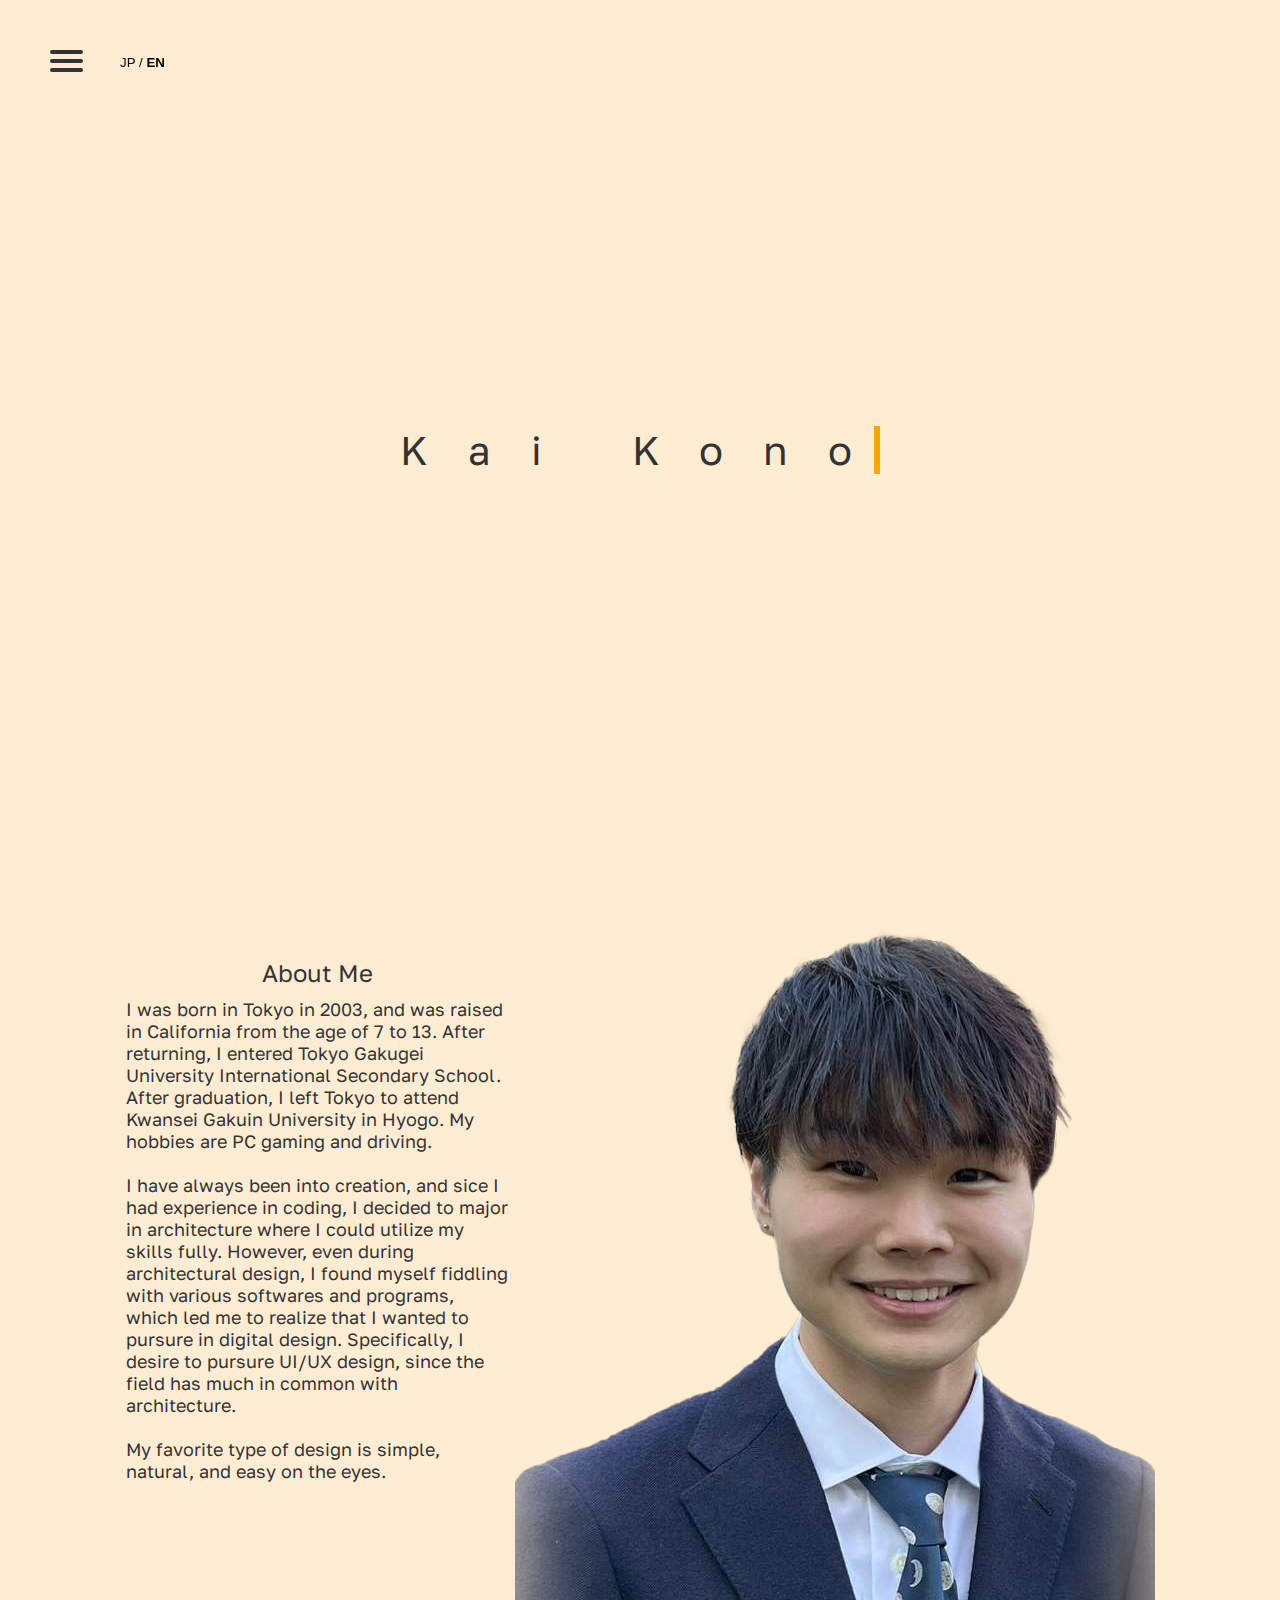
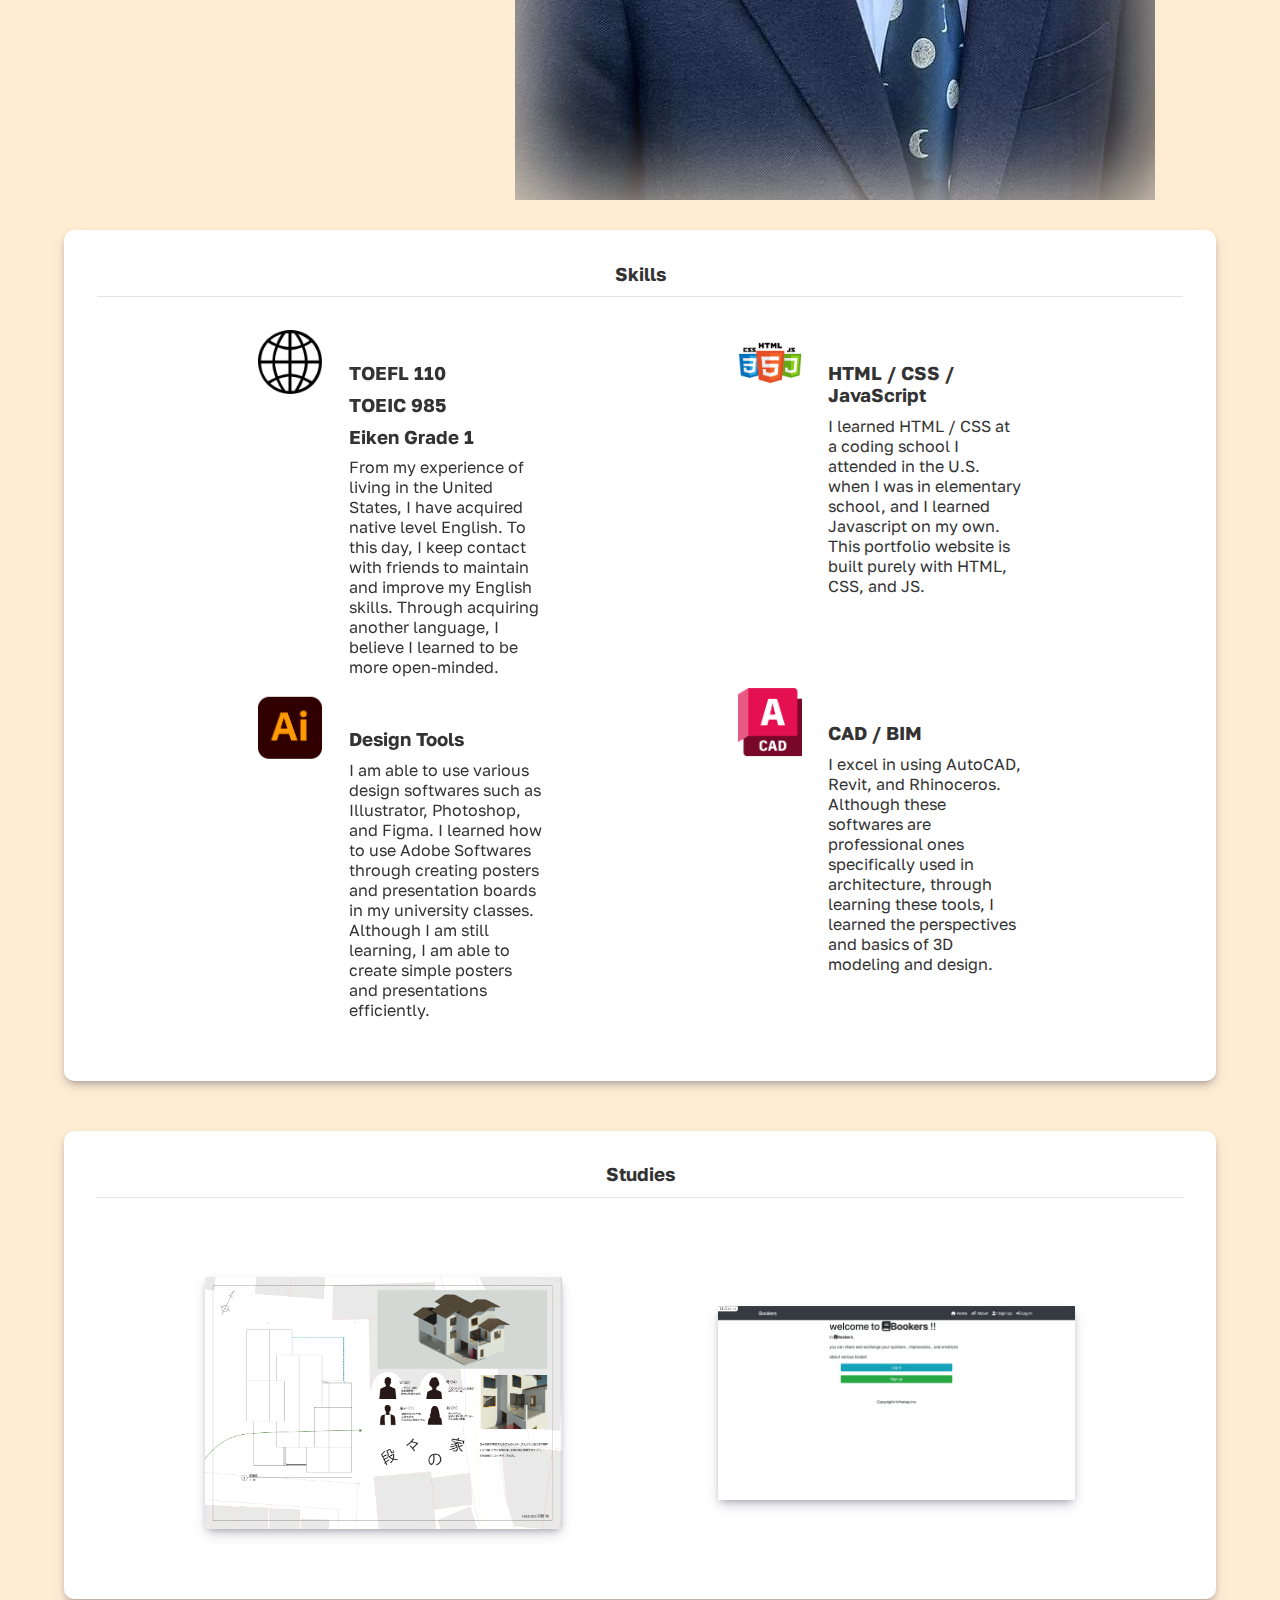
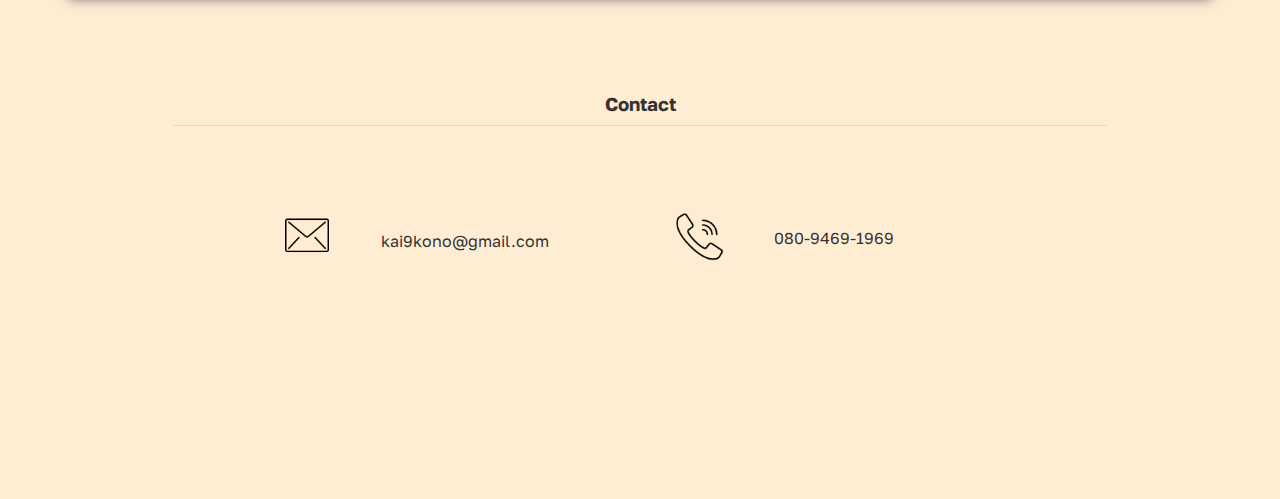
==== commit 263f81b7: "5/14" ====
--- a/en.html
+++ b/en.html
@@ -112,9 +112,9 @@
                     <div class="study-img">
                         <a href="./study2-en.html"><img src="./assets/images/project_3_1.png"></a>
                     </div>
-                    <div class="study-img">
+                    <!-- <div class="study-img">
                         <a href="./study3-en.html"><img src="./assets/images/project_5_1.jpg"></a>
-                    </div>
+                    </div> -->
                 </div>
             </div>
                 <div class="contact">
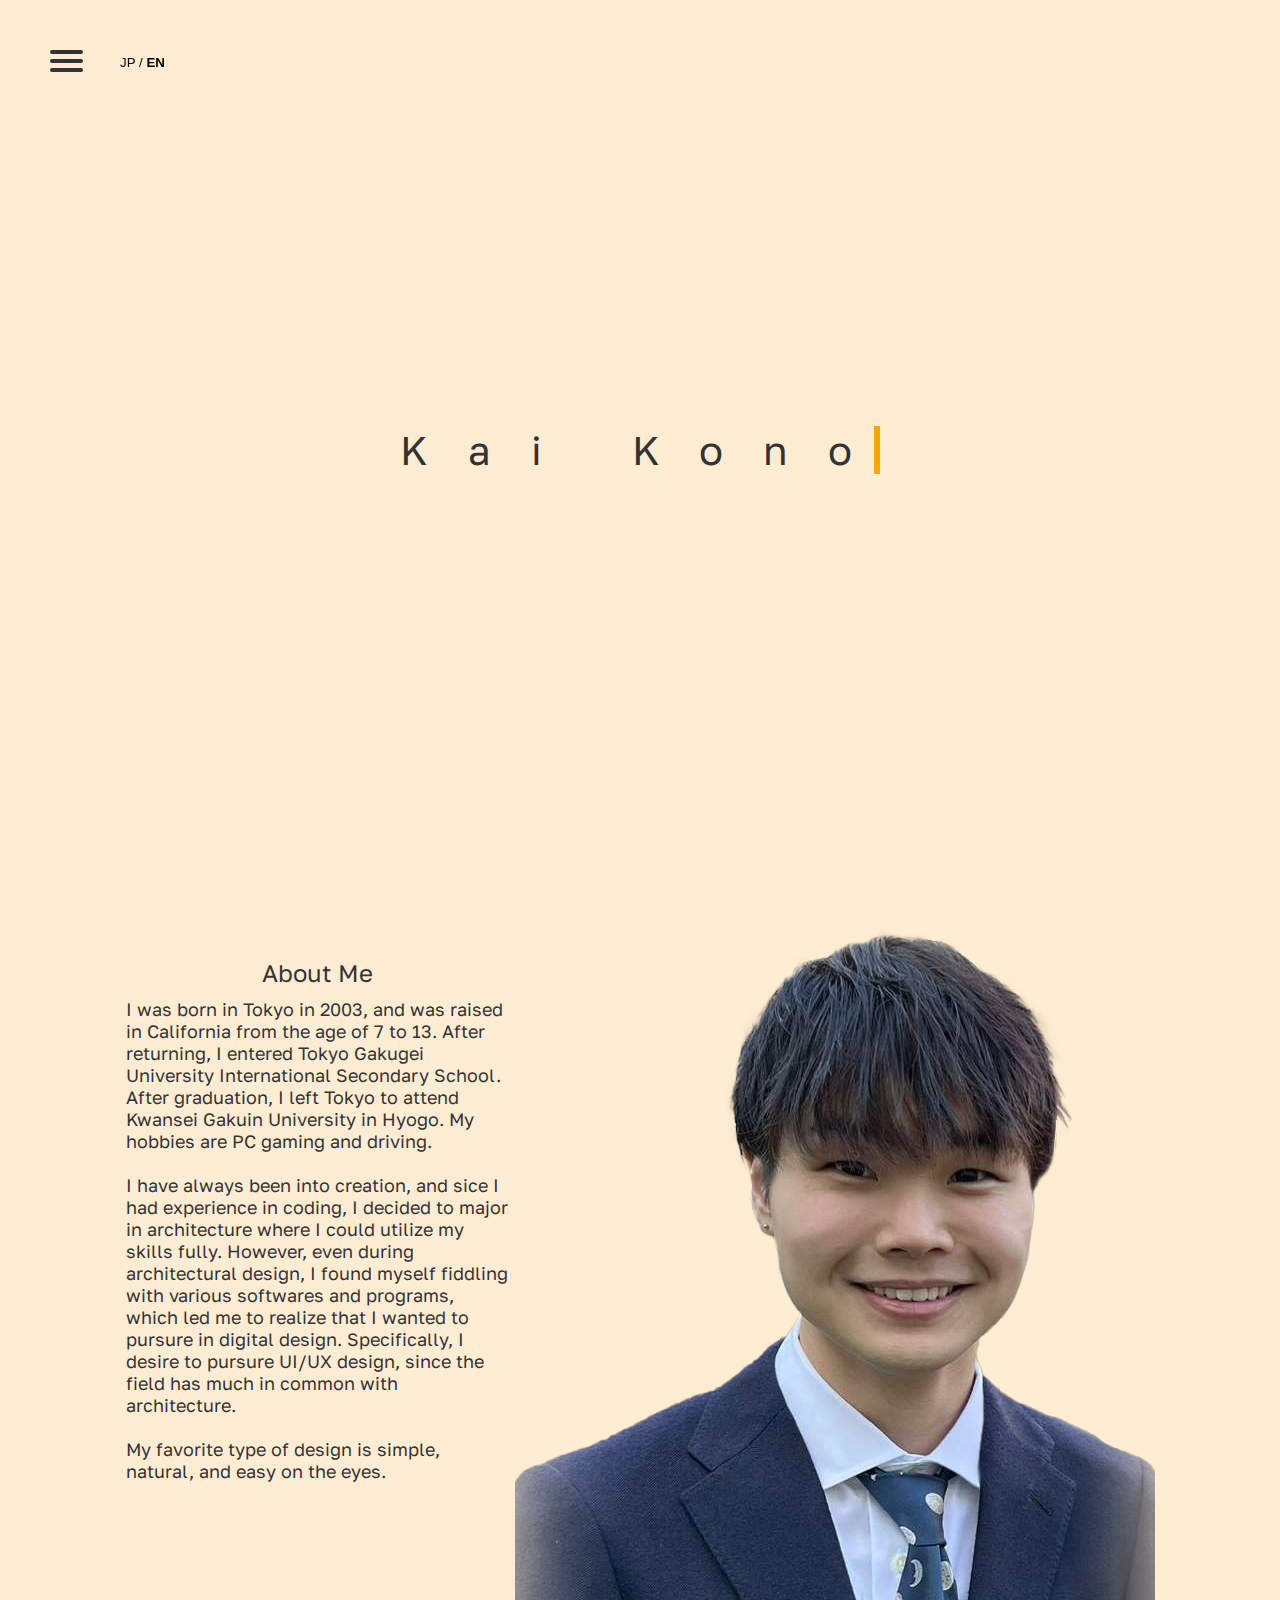
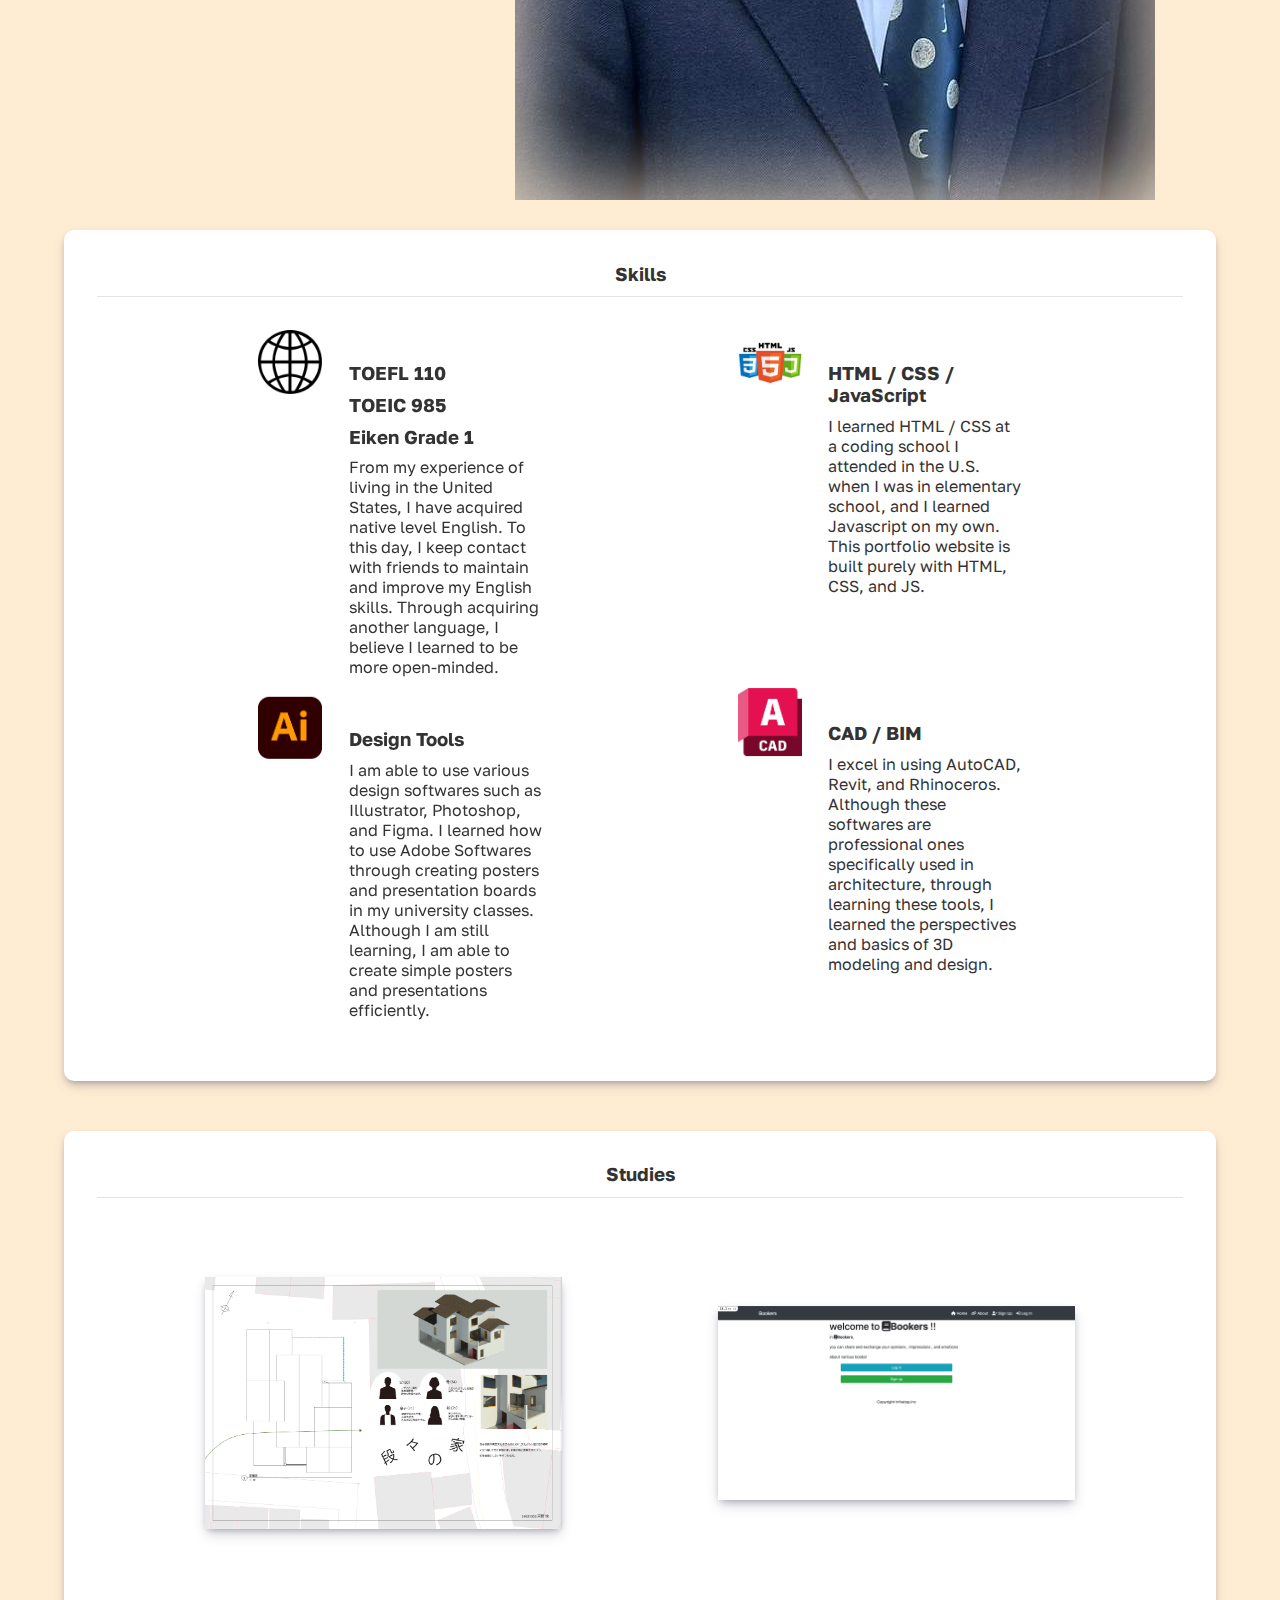
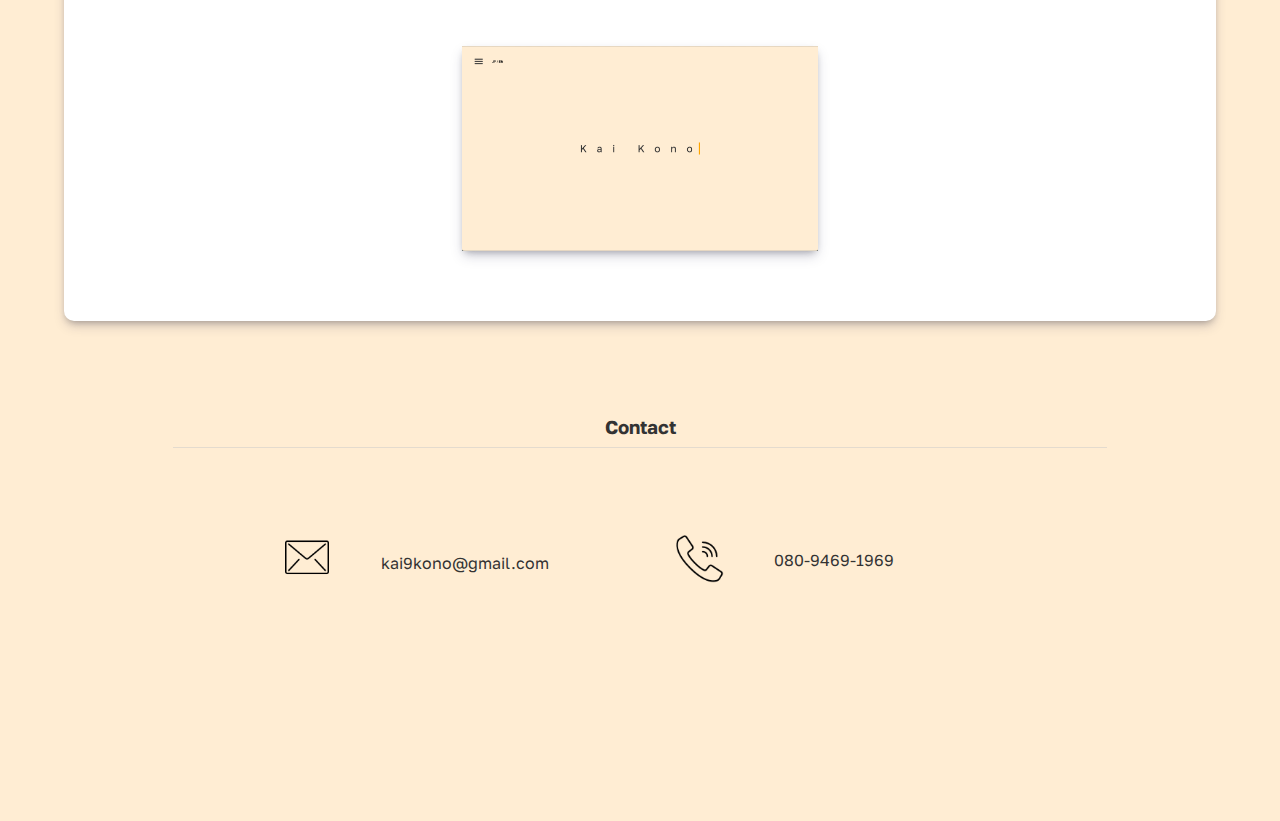
==== commit afc7d0ce: "Added potfolio site to EN page" ====
--- a/en.html
+++ b/en.html
@@ -112,9 +112,9 @@
                     <div class="study-img">
                         <a href="./study2-en.html"><img src="./assets/images/project_3_1.png"></a>
                     </div>
-                    <!-- <div class="study-img">
-                        <a href="./study3-en.html"><img src="./assets/images/project_5_1.jpg"></a>
-                    </div> -->
+                    <div class="study-img">
+                        <a href="./study3-en.html"><img src="./assets/images/portfolio.png"></a>
+                    </div>
                 </div>
             </div>
                 <div class="contact">
